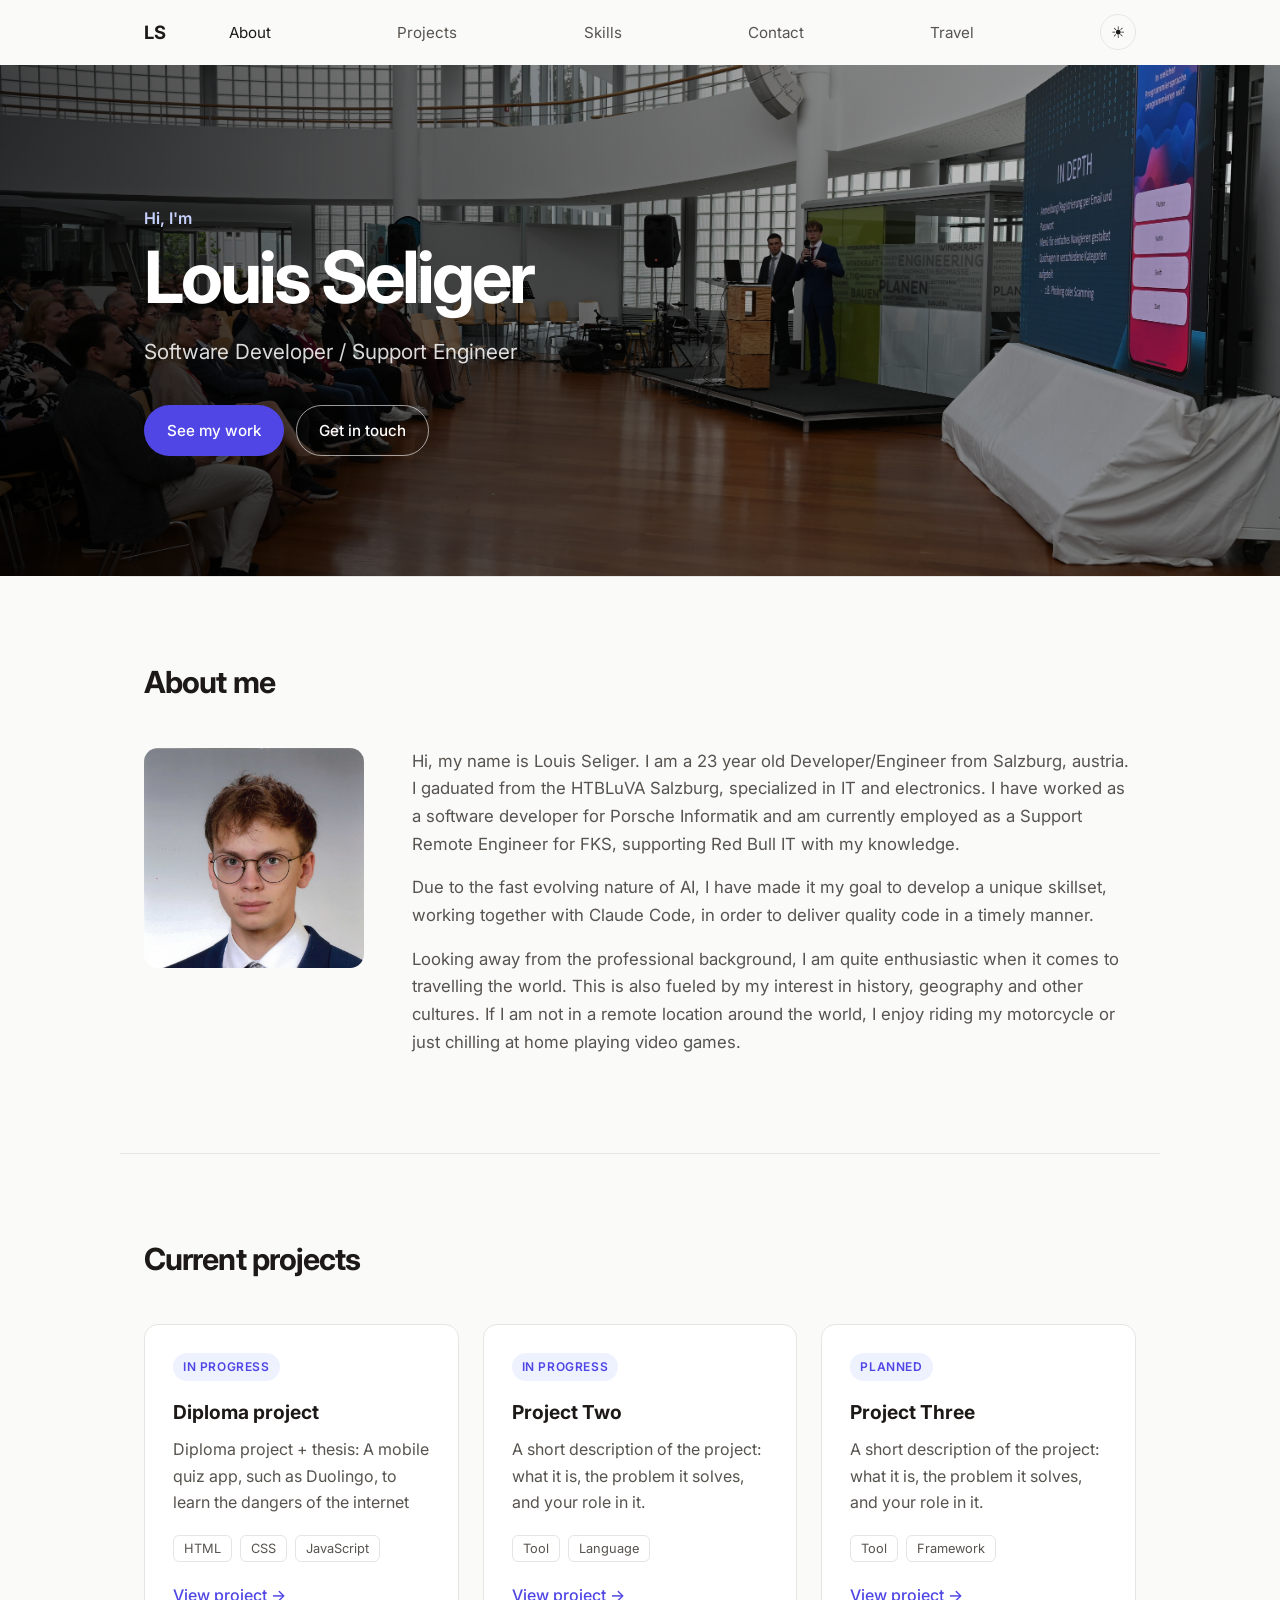
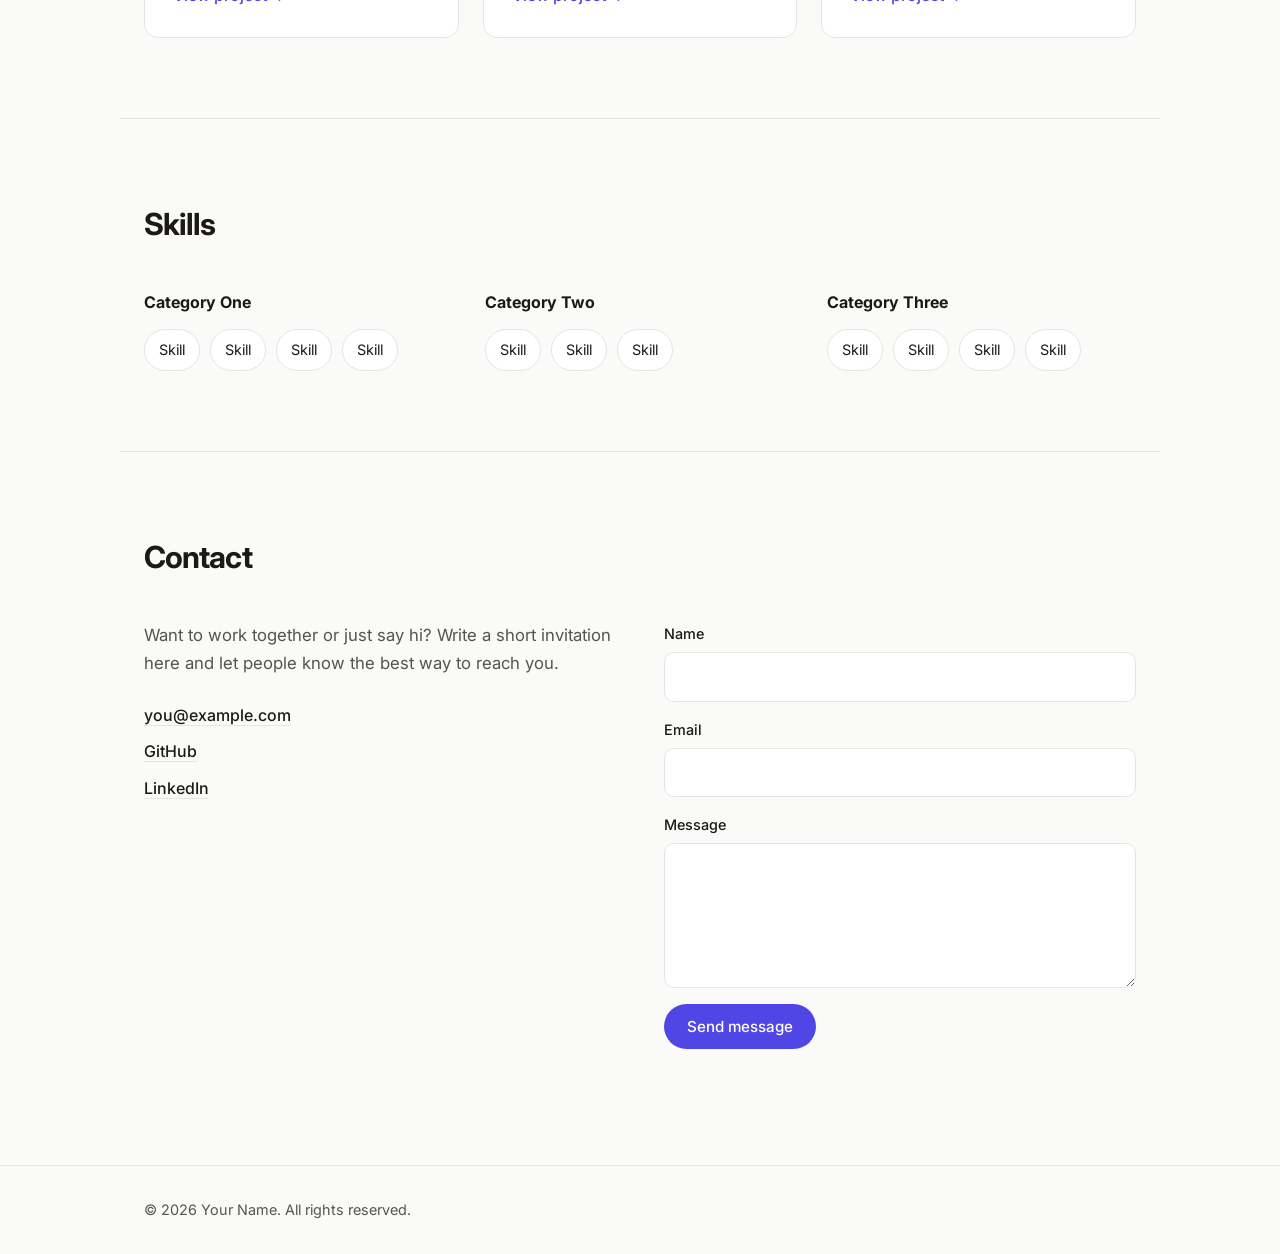
==== index.html @ e43207c2 "map update" ====
<!DOCTYPE html>
<html lang="en">
<head>
  <meta charset="UTF-8">
  <meta name="viewport" content="width=device-width, initial-scale=1.0">
  <meta name="description" content="Personal website of Louis Seliger — achieve the unachievable.">
  <title>Louis Seliger</title>
  <link rel="preconnect" href="https://fonts.googleapis.com">
  <link rel="preconnect" href="https://fonts.gstatic.com" crossorigin>
  <link href="https://fonts.googleapis.com/css2?family=Inter:wght@400;500;600;700&display=swap" rel="stylesheet">
  <link rel="stylesheet" href="styles.css">
</head>
<body>
  <header class="site-header">
    <nav class="nav container">
      <a href="#top" class="logo">LS</a>
      <button class="nav-toggle" aria-label="Toggle menu" aria-expanded="false">
        <span></span><span></span>
      </button>
      <ul class="nav-links">
        <li><a href="#about">About</a></li>
        <li><a href="#projects">Projects</a></li>
        <li><a href="#skills">Skills</a></li>
        <li><a href="#contact">Contact</a></li>
        <li><a href="travel.html">Travel</a></li>
        <li>
          <button class="theme-toggle" aria-label="Toggle dark mode">
            <span class="icon-sun">☀</span><span class="icon-moon">☾</span>
          </button>
        </li>
      </ul>
    </nav>
  </header>

  <main id="top">
    <!-- Hero -->
    <section class="hero">
      <div class="container">
        <p class="eyebrow">Hi, I'm</p>
        <h1>Louis Seliger</h1>
        <p class="tagline">Software Developer / Support Engineer</p>
        <div class="hero-actions">
          <a href="#projects" class="btn btn-primary">See my work</a>
          <a href="#contact" class="btn btn-ghost">Get in touch</a>
        </div>
      </div>
    </section>

    <!-- About -->
    <section id="about" class="section container reveal">
      <h2 class="section-title">About me</h2>
      <div class="about-grid">
        <div class="about-photo">
            <img src="images/Schulfoto.jpg" alt="Your Name">
        </div>
        <div class="about-text">
          <p>
            Hi, my name is Louis Seliger. I am a 23 year old Developer/Engineer from Salzburg,
            austria. I gaduated from the HTBLuVA Salzburg, specialized in IT and electronics. I 
            have worked as a software developer for Porsche Informatik and am currently employed 
            as a Support Remote Engineer for FKS, supporting Red Bull IT with my knowledge.
          </p>
          <p>
            Due to the fast evolving nature of AI, I have made it my goal to develop a unique 
            skillset, working together with Claude Code, in order to deliver quality code in a
            timely manner.
          </p>
          <p>
            Looking away from the professional background, I am quite enthusiastic when it 
            comes to travelling the world. This is also fueled by my interest in history,
            geography and other cultures. If I am not in a remote location around the world,
            I enjoy riding my motorcycle or just chilling at home playing video games.
          </p>
        </div>
      </div>
    </section>

    <!-- Projects -->
    <section id="projects" class="section container reveal">
      <h2 class="section-title">Current projects</h2>
      <div class="cards">
        <article class="card">
          <span class="card-tag">In progress</span>
          <h3>Diploma project</h3>
          <p>Diploma project + thesis: A mobile quiz app, such as Duolingo, to learn the dangers of the internet</p>
          <ul class="card-tech">
            <li>HTML</li><li>CSS</li><li>JavaScript</li>
          </ul>
          <a href="#" class="card-link">View project →</a>
        </article>
        <article class="card">
          <span class="card-tag">In progress</span>
          <h3>Project Two</h3>
          <p>A short description of the project: what it is, the problem it solves, and your role in it.</p>
          <ul class="card-tech">
            <li>Tool</li><li>Language</li>
          </ul>
          <a href="#" class="card-link">View project →</a>
        </article>
        <article class="card">
          <span class="card-tag">Planned</span>
          <h3>Project Three</h3>
          <p>A short description of the project: what it is, the problem it solves, and your role in it.</p>
          <ul class="card-tech">
            <li>Tool</li><li>Framework</li>
          </ul>
          <a href="#" class="card-link">View project →</a>
        </article>
      </div>
    </section>

    <!-- Skills -->
    <section id="skills" class="section container reveal">
      <h2 class="section-title">Skills</h2>
      <div class="skills-grid">
        <div class="skill-group">
          <h3>Category One</h3>
          <ul class="chips">
            <li>Skill</li><li>Skill</li><li>Skill</li><li>Skill</li>
          </ul>
        </div>
        <div class="skill-group">
          <h3>Category Two</h3>
          <ul class="chips">
            <li>Skill</li><li>Skill</li><li>Skill</li>
          </ul>
        </div>
        <div class="skill-group">
          <h3>Category Three</h3>
          <ul class="chips">
            <li>Skill</li><li>Skill</li><li>Skill</li><li>Skill</li>
          </ul>
        </div>
      </div>
    </section>

    <!-- Contact -->
    <section id="contact" class="section container reveal">
      <h2 class="section-title">Contact</h2>
      <div class="contact-grid">
        <div>
          <p class="contact-intro">
            Want to work together or just say hi? Write a short invitation here and
            let people know the best way to reach you.
          </p>
          <ul class="contact-links">
            <li><a href="mailto:you@example.com">you@example.com</a></li>
            <li><a href="https://github.com/your-username" target="_blank" rel="noopener">GitHub</a></li>
            <li><a href="https://www.linkedin.com/in/your-profile" target="_blank" rel="noopener">LinkedIn</a></li>
          </ul>
        </div>
        <form class="contact-form" id="contact-form">
          <label>
            Name
            <input type="text" name="name" required>
          </label>
          <label>
            Email
            <input type="email" name="email" required>
          </label>
          <label>
            Message
            <textarea name="message" rows="5" required></textarea>
          </label>
          <button type="submit" class="btn btn-primary">Send message</button>
          <p class="form-status" role="status" aria-live="polite"></p>
        </form>
      </div>
    </section>
  </main>

  <footer class="site-footer">
    <div class="container">
      <p>© <span id="year"></span> Your Name. All rights reserved.</p>
    </div>
  </footer>

  <script src="script.js"></script>
</body>
</html>
---- styles.css ----
/* ========== Theme tokens ========== */
:root {
  --bg: #fafaf9;
  --surface: #ffffff;
  --text: #1c1917;
  --muted: #57534e;
  --border: #e7e5e4;
  --accent: #4f46e5;
  --accent-soft: #eef2ff;
  --radius: 14px;
  --shadow: 0 1px 2px rgba(0, 0, 0, 0.04), 0 8px 24px rgba(0, 0, 0, 0.06);
  --max-width: 1040px;
}

:root[data-theme="dark"] {
  --bg: #0c0a09;
  --surface: #1c1917;
  --text: #f5f5f4;
  --muted: #a8a29e;
  --border: #292524;
  --accent: #818cf8;
  --accent-soft: #1e1b4b;
  --shadow: 0 1px 2px rgba(0, 0, 0, 0.3), 0 8px 24px rgba(0, 0, 0, 0.3);
}

/* ========== Base ========== */
*,
*::before,
*::after {
  box-sizing: border-box;
}

html {
  scroll-behavior: smooth;
  scroll-padding-top: 80px;
}

body {
  margin: 0;
  font-family: "Inter", system-ui, -apple-system, "Segoe UI", Roboto, sans-serif;
  background: var(--bg);
  color: var(--text);
  line-height: 1.65;
  -webkit-font-smoothing: antialiased;
  transition: background 0.3s, color 0.3s;
}

a {
  color: inherit;
  text-decoration: none;
}

ul {
  list-style: none;
  margin: 0;
  padding: 0;
}

.container {
  width: 100%;
  max-width: var(--max-width);
  margin: 0 auto;
  padding: 0 24px;
}

/* ========== Header / nav ========== */
.site-header {
  position: sticky;
  top: 0;
  z-index: 10;
  background: color-mix(in srgb, var(--bg) 80%, transparent);
  backdrop-filter: blur(10px);
  border-bottom: 1px solid transparent;
  transition: border-color 0.3s;
}

.site-header.scrolled {
  border-bottom-color: var(--border);
}

.nav {
  display: flex;
  align-items: center;
  justify-content: space-between;
  height: 64px;
}

.logo {
  font-weight: 700;
  font-size: 1.15rem;
  letter-spacing: -0.02em;
}

.nav-links {
  flex: 1;
  display: flex;
  align-items: center;
  justify-content: space-between;
  gap: 28px;
  margin-left: 64px;
}

.nav-links a {
  font-size: 0.95rem;
  color: var(--muted);
  transition: color 0.2s;
}

.nav-links a:hover,
.nav-links a.active,
.nav-links a[aria-current="page"] {
  color: var(--text);
}

.theme-toggle {
  background: none;
  border: 1px solid var(--border);
  color: var(--text);
  width: 36px;
  height: 36px;
  border-radius: 50%;
  cursor: pointer;
  font-size: 1rem;
}

.theme-toggle .icon-moon,
:root[data-theme="dark"] .theme-toggle .icon-sun {
  display: none;
}

:root[data-theme="dark"] .theme-toggle .icon-moon {
  display: inline;
}

.nav-toggle {
  display: none;
  background: none;
  border: none;
  width: 36px;
  height: 36px;
  cursor: pointer;
  position: relative;
}

.nav-toggle span {
  position: absolute;
  left: 8px;
  right: 8px;
  height: 2px;
  background: var(--text);
  transition: transform 0.3s;
}

.nav-toggle span:first-child { top: 13px; }
.nav-toggle span:last-child { top: 21px; }

.nav-toggle[aria-expanded="true"] span:first-child {
  transform: translateY(4px) rotate(45deg);
}

.nav-toggle[aria-expanded="true"] span:last-child {
  transform: translateY(-4px) rotate(-45deg);
}

/* ========== Hero ========== */
.hero {
  padding-top: 140px;
  padding-bottom: 120px;
  color: #fff;
  /* Dark gradient on the left keeps the text readable over the bright windows */
  background:
    linear-gradient(90deg, rgba(0, 0, 0, 0.75) 0%, rgba(0, 0, 0, 0.45) 45%, rgba(0, 0, 0, 0.1) 100%),
    url("images/RDPAPresentation.JPG") 65% 50% / cover no-repeat;
}

.eyebrow {
  color: #c7d2fe;
  font-weight: 600;
  margin: 0 0 8px;
}

.hero h1 {
  font-size: clamp(2.6rem, 7vw, 4.5rem);
  line-height: 1.05;
  letter-spacing: -0.04em;
  margin: 0 0 20px;
}

.tagline {
  font-size: clamp(1.1rem, 2.2vw, 1.3rem);
  color: rgba(255, 255, 255, 0.85);
  max-width: 600px;
  margin: 0 0 36px;
}

.hero-actions {
  display: flex;
  flex-wrap: wrap;
  gap: 12px;
}

/* Page intro (sub-pages without a banner) */
.page-intro {
  padding-top: 100px;
  padding-bottom: 72px;
}

.page-intro .eyebrow {
  color: var(--accent);
}

.page-intro h1 {
  font-size: clamp(2.2rem, 6vw, 3.6rem);
  line-height: 1.1;
  letter-spacing: -0.04em;
  margin: 0 0 20px;
}

.page-intro .tagline {
  color: var(--muted);
  margin: 0;
}

/* ========== Buttons ========== */
.btn {
  display: inline-block;
  padding: 12px 22px;
  border-radius: 999px;
  font-weight: 500;
  font-size: 0.95rem;
  border: 1px solid transparent;
  cursor: pointer;
  font-family: inherit;
  transition: transform 0.2s, background 0.2s, border-color 0.2s;
}

.btn:hover {
  transform: translateY(-2px);
}

.btn-primary {
  background: var(--accent);
  color: #fff;
}

.btn-ghost {
  border-color: var(--border);
  color: var(--text);
}

.btn-ghost:hover {
  border-color: var(--text);
}

.hero .btn-ghost {
  color: #fff;
  border-color: rgba(255, 255, 255, 0.6);
}

.hero .btn-ghost:hover {
  border-color: #fff;
  background: rgba(255, 255, 255, 0.1);
}

/* ========== Sections ========== */
.section {
  padding-top: 80px;
  padding-bottom: 80px;
  border-top: 1px solid var(--border);
}

.section-title {
  font-size: 1.9rem;
  letter-spacing: -0.03em;
  margin: 0 0 40px;
}

/* About */
.about-grid {
  display: grid;
  grid-template-columns: 220px 1fr;
  gap: 48px;
  align-items: start;
}

.about-photo {
  aspect-ratio: 1;
  border-radius: var(--radius);
  background: linear-gradient(135deg, var(--accent), #ec4899);
  display: grid;
  place-items: center;
  color: #fff;
  font-size: 3rem;
  font-weight: 700;
  overflow: hidden;
}

.about-photo img {
  width: 100%;
  height: 100%;
  object-fit: cover;
}

.about-text p {
  margin: 0 0 16px;
  color: var(--muted);
  font-size: 1.05rem;
}

/* Projects */
.cards {
  display: grid;
  grid-template-columns: repeat(auto-fill, minmax(280px, 1fr));
  gap: 24px;
}

.card {
  background: var(--surface);
  border: 1px solid var(--border);
  border-radius: var(--radius);
  padding: 28px;
  display: flex;
  flex-direction: column;
  transition: transform 0.25s, box-shadow 0.25s;
}

.card:hover {
  transform: translateY(-4px);
  box-shadow: var(--shadow);
}

.card-tag {
  align-self: flex-start;
  font-size: 0.75rem;
  font-weight: 600;
  text-transform: uppercase;
  letter-spacing: 0.05em;
  color: var(--accent);
  background: var(--accent-soft);
  padding: 4px 10px;
  border-radius: 999px;
  margin-bottom: 16px;
}

.card h3 {
  margin: 0 0 8px;
  font-size: 1.2rem;
}

.card p {
  margin: 0 0 20px;
  color: var(--muted);
  flex-grow: 1;
}

.card-tech {
  display: flex;
  flex-wrap: wrap;
  gap: 8px;
  margin-bottom: 20px;
}

.card-tech li {
  font-size: 0.8rem;
  color: var(--muted);
  border: 1px solid var(--border);
  padding: 2px 10px;
  border-radius: 6px;
}

.card-link {
  font-weight: 500;
  color: var(--accent);
}

/* Travel: holiday list */
.holidays {
  display: flex;
  flex-direction: column;
  gap: 12px;
}

.holiday {
  background: var(--surface);
  border: 1px solid var(--border);
  border-radius: var(--radius);
  transition: box-shadow 0.25s;
}

.holiday[open] {
  box-shadow: var(--shadow);
}

.holiday summary {
  display: flex;
  align-items: center;
  gap: 16px;
  padding: 18px 24px;
  cursor: pointer;
  list-style: none;
}

.holiday summary::-webkit-details-marker {
  display: none;
}

.holiday summary:hover .holiday-country {
  color: var(--accent);
}

.flag {
  width: 36px;
  height: 27px;
  object-fit: cover;
  border-radius: 4px;
  box-shadow: 0 0 0 1px var(--border);
  flex-shrink: 0;
}

.holiday-country {
  font-size: 1.15rem;
  font-weight: 600;
  transition: color 0.2s;
}

.holiday-meta {
  color: var(--muted);
  font-size: 0.9rem;
  margin-left: auto;
}

.chevron {
  width: 10px;
  height: 10px;
  border-right: 2px solid var(--muted);
  border-bottom: 2px solid var(--muted);
  transform: rotate(45deg);
  transition: transform 0.25s;
  margin: 0 4px 4px 4px;
}

.holiday[open] .chevron {
  transform: rotate(-135deg);
  margin-bottom: -4px;
}

/* Expanded holiday: list on the left, map on the right */
.holiday-body {
  padding: 4px 24px 28px;
  display: grid;
  grid-template-columns: minmax(0, 2fr) minmax(0, 3fr);
  grid-template-areas: "list map";
  gap: 32px;
  align-items: start;
}

.holiday-body .locations,
.holiday-empty {
  grid-area: list;
}

.holiday-empty {
  margin: 0;
  color: var(--muted);
}

/* The map stays in view while you scroll down a long list */
.route-map {
  grid-area: map;
  position: sticky;
  top: 88px;
  z-index: 1; /* below the sticky header, above the list on phones */
  border-radius: 10px;
  overflow: hidden;
}

.route-map span {
  display: grid;
  place-items: center;
  aspect-ratio: 4 / 3;
  color: var(--muted);
  font-size: 0.95rem;
  background: var(--accent-soft);
  border: 1px dashed var(--border);
  border-radius: 10px;
}

.route-map-canvas {
  height: min(70vh, 520px);
  background: #000;
}

/* Phones: map above the list, held just under the top bar */
@media (max-width: 760px) {
  .holiday-body {
    grid-template-columns: minmax(0, 1fr);
    grid-template-areas: "map" "list";
    gap: 24px;
    padding: 4px 16px 24px;
  }

  .route-map {
    top: 72px;
  }

  .route-map-canvas {
    height: 280px;
  }
}

/* Locations: dots joined by a line, like stops on a route */
.locations li {
  position: relative;
  padding: 0 0 24px 32px;
}

.locations li::before {
  content: "";
  position: absolute;
  left: 4px;
  top: 7px;
  width: 12px;
  height: 12px;
  border-radius: 50%;
  background: var(--accent);
  box-shadow: 0 0 0 4px var(--accent-soft);
  transition: transform 0.2s;
}

/* The bullet that matches the highlighted marker on the map */
.locations li.is-active::before {
  transform: scale(1.4);
}

.locations li.is-active h3 {
  color: var(--accent);
}

.locations li:focus {
  outline: none;
}

.locations li:focus-visible {
  outline: 2px solid var(--accent);
  outline-offset: 4px;
  border-radius: 6px;
}

@media (hover: none) {
  .locations li {
    cursor: pointer;
  }
}

.locations li:not(:last-child)::after {
  content: "";
  position: absolute;
  left: 9px;
  top: 24px;
  bottom: 2px;
  width: 2px;
  background: var(--border);
}

.locations li:last-child {
  padding-bottom: 0;
}

.locations h3 {
  margin: 0 0 4px;
  font-size: 1.05rem;
  transition: color 0.2s;
}

.locations p {
  margin: 0;
  color: var(--muted);
}

.location-photos {
  display: flex;
  flex-wrap: wrap;
  gap: 10px;
  margin-top: 12px;
}

.location-photos img {
  width: 140px;
  height: 100px;
  object-fit: cover;
  border-radius: 8px;
  cursor: zoom-in;
  transition: transform 0.2s, opacity 0.2s;
}

.location-photos img:hover {
  transform: scale(1.03);
  opacity: 0.9;
}

/* Enlarged photo view */
.lightbox {
  border: 0;
  padding: 0;
  background: transparent;
  max-width: min(92vw, 1200px);
  max-height: 92vh;
  overflow: visible;
}

.lightbox::backdrop {
  background: rgba(0, 0, 0, 0.85);
}

.lightbox img {
  display: block;
  max-width: 100%;
  max-height: 82vh;
  border-radius: 8px;
  margin: 0 auto;
}

.lightbox-caption {
  color: #fff;
  text-align: center;
  margin: 12px 0 0;
  font-size: 0.95rem;
}

.lightbox-close {
  position: absolute;
  top: -44px;
  right: 0;
  background: none;
  border: 0;
  color: #fff;
  font-size: 2rem;
  line-height: 1;
  cursor: pointer;
}

/* Skills */
.skills-grid {
  display: grid;
  grid-template-columns: repeat(auto-fit, minmax(240px, 1fr));
  gap: 32px;
}

.skill-group h3 {
  font-size: 1rem;
  margin: 0 0 14px;
}

.chips {
  display: flex;
  flex-wrap: wrap;
  gap: 10px;
}

.chips li {
  background: var(--surface);
  border: 1px solid var(--border);
  padding: 8px 14px;
  border-radius: 999px;
  font-size: 0.9rem;
}

/* Contact */
.contact-grid {
  display: grid;
  grid-template-columns: 1fr 1fr;
  gap: 48px;
}

.contact-intro {
  color: var(--muted);
  font-size: 1.05rem;
  margin: 0 0 24px;
}

.contact-links li {
  margin-bottom: 10px;
}

.contact-links a {
  font-weight: 500;
  border-bottom: 1px solid var(--border);
  transition: border-color 0.2s, color 0.2s;
}

.contact-links a:hover {
  color: var(--accent);
  border-color: var(--accent);
}

.contact-form {
  display: flex;
  flex-direction: column;
  gap: 16px;
}

.contact-form label {
  display: flex;
  flex-direction: column;
  gap: 6px;
  font-size: 0.9rem;
  font-weight: 500;
}

.contact-form input,
.contact-form textarea {
  font: inherit;
  color: var(--text);
  background: var(--surface);
  border: 1px solid var(--border);
  border-radius: 10px;
  padding: 12px 14px;
  resize: vertical;
  transition: border-color 0.2s, box-shadow 0.2s;
}

.contact-form input:focus,
.contact-form textarea:focus {
  outline: none;
  border-color: var(--accent);
  box-shadow: 0 0 0 3px var(--accent-soft);
}

.contact-form .btn {
  align-self: flex-start;
}

.form-status {
  margin: 0;
  font-size: 0.9rem;
  color: var(--accent);
  min-height: 1.4em;
}

/* ========== Footer ========== */
.site-footer {
  border-top: 1px solid var(--border);
  padding: 32px 0;
  color: var(--muted);
  font-size: 0.9rem;
}

.site-footer p {
  margin: 0;
}

/* ========== Scroll reveal ========== */
.reveal {
  opacity: 0;
  transform: translateY(24px);
  transition: opacity 0.7s ease, transform 0.7s ease;
}

.reveal.visible {
  opacity: 1;
  transform: none;
}

@media (prefers-reduced-motion: reduce) {
  html { scroll-behavior: auto; }
  .reveal { opacity: 1; transform: none; transition: none; }
}

/* ========== Responsive ========== */
@media (max-width: 760px) {
  .container {
    padding: 0 16px;
  }

  .nav-toggle {
    display: block;
  }

  .nav-links {
    position: absolute;
    top: 64px;
    left: 0;
    right: 0;
    flex-direction: column;
    align-items: flex-start;
    gap: 0;
    margin-left: 0;
    padding: 8px 16px 20px;
    background: var(--bg);
    border-bottom: 1px solid var(--border);
    display: none;
  }

  .nav-links.open {
    display: flex;
  }

  .nav-links li {
    width: 100%;
    padding: 10px 0;
  }

  .hero {
    padding-top: 96px;
    padding-bottom: 80px;
    background:
      linear-gradient(rgba(0, 0, 0, 0.55), rgba(0, 0, 0, 0.55)),
      url("images/RDPAPresentation.JPG") 65% 50% / cover no-repeat;
  }

  .section {
    padding-top: 56px;
    padding-bottom: 56px;
  }

  .about-grid,
  .contact-grid {
    grid-template-columns: 1fr;
    gap: 32px;
  }

  .about-photo {
    width: 160px;
  }
}
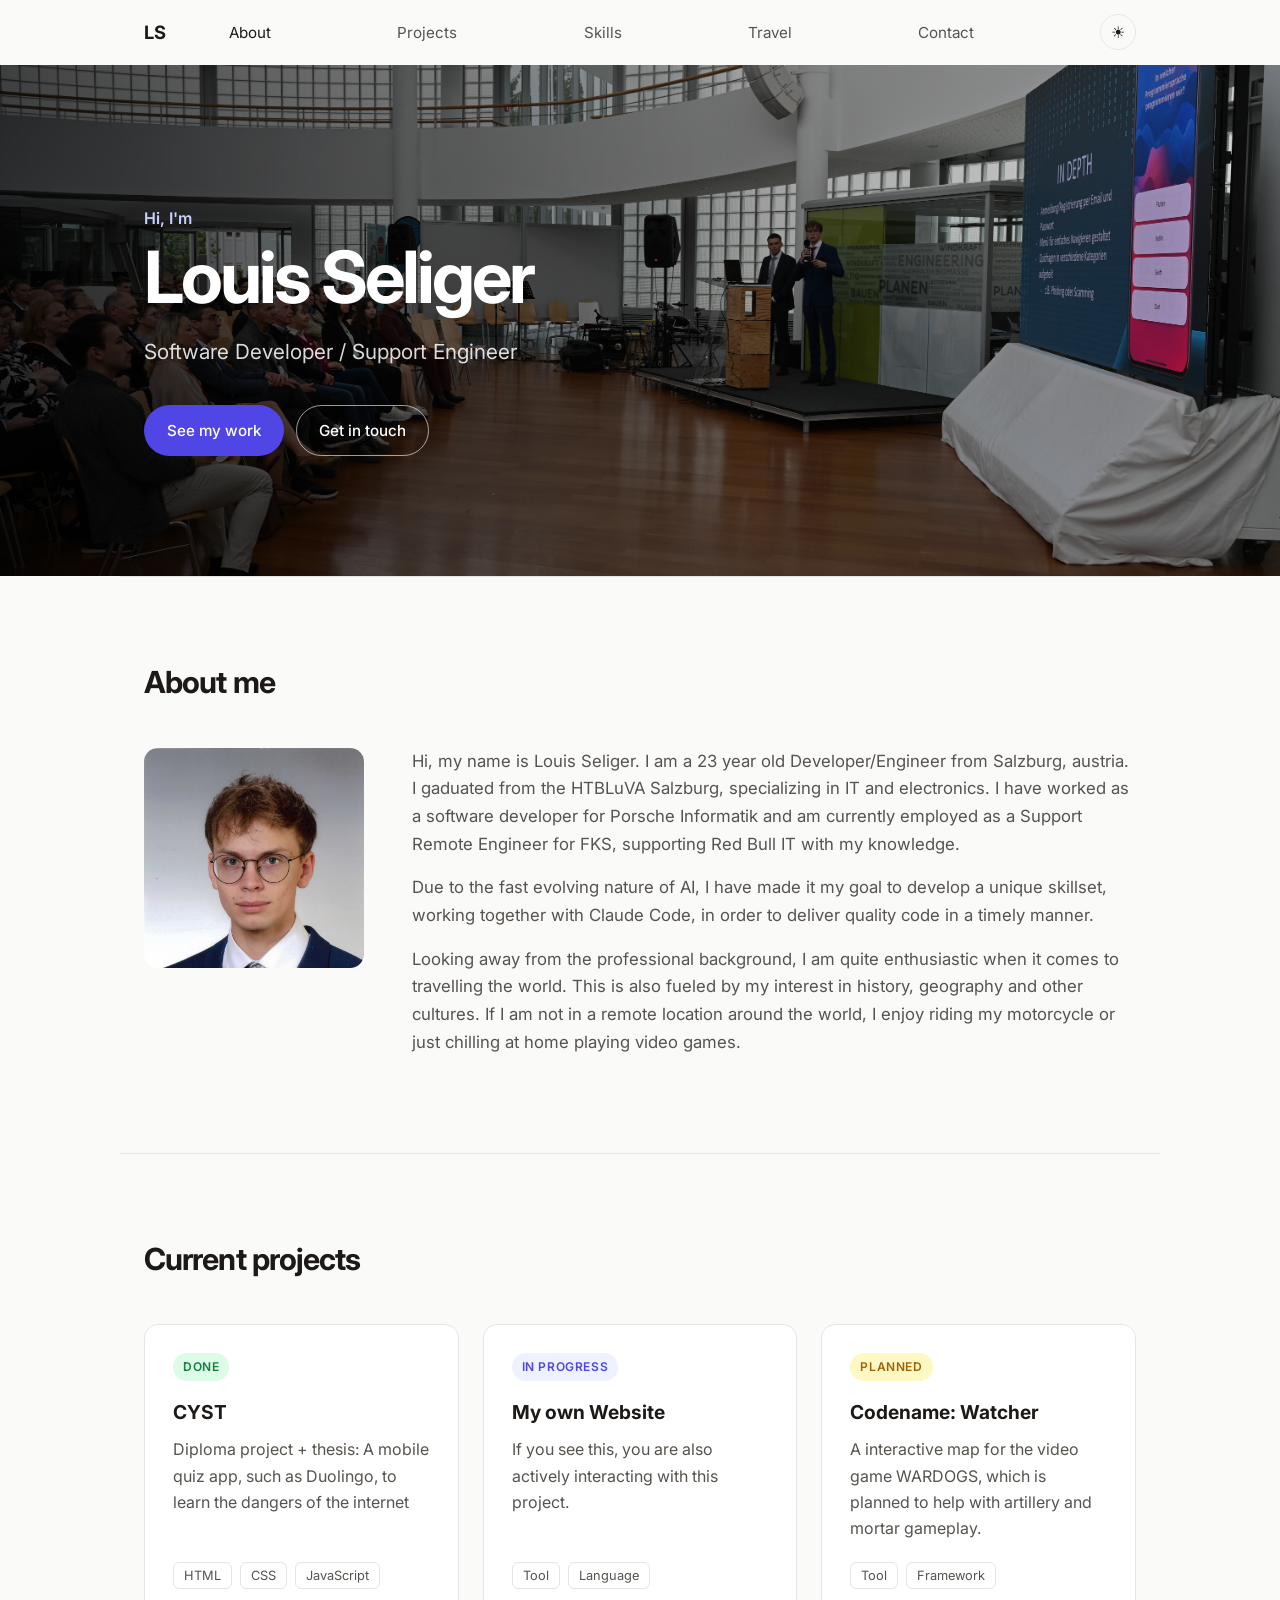
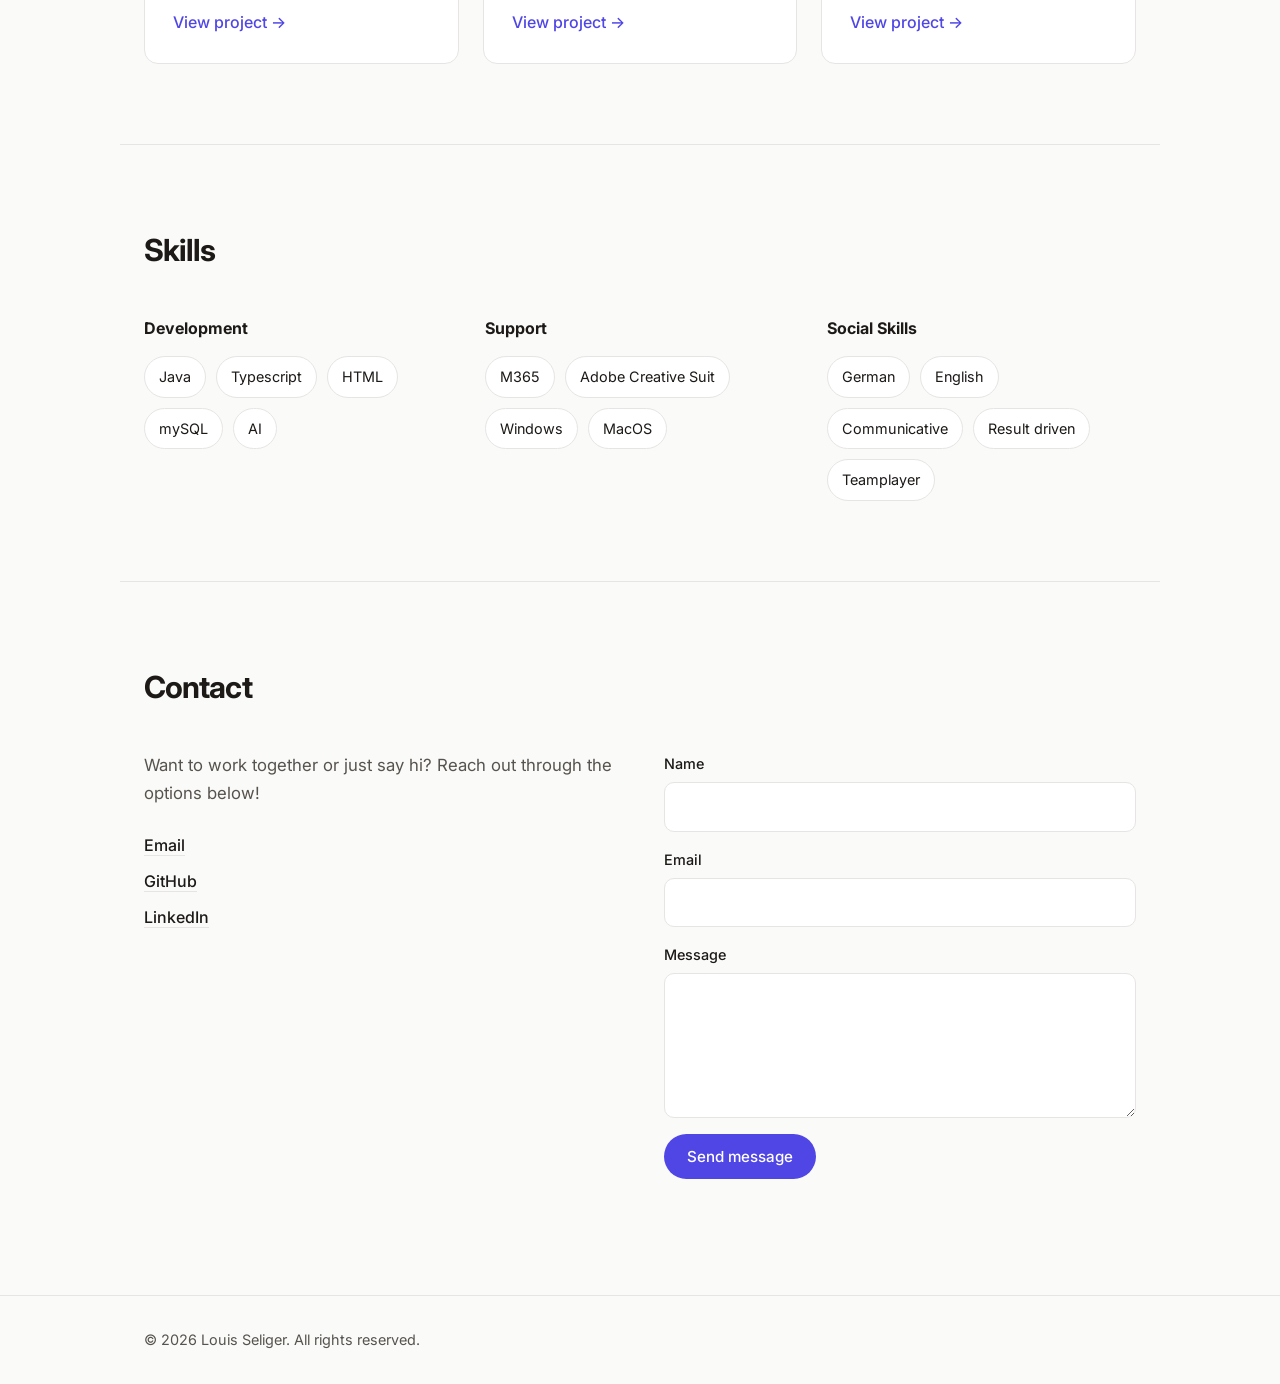
==== commit a683096c: "Finishing touches for first release of the website" ====
--- a/index.html
+++ b/index.html
@@ -21,8 +21,8 @@
         <li><a href="#about">About</a></li>
         <li><a href="#projects">Projects</a></li>
         <li><a href="#skills">Skills</a></li>
+        <li><a href="travel.html">Travel</a></li>
         <li><a href="#contact">Contact</a></li>
-        <li><a href="travel.html">Travel</a></li>
         <li>
           <button class="theme-toggle" aria-label="Toggle dark mode">
             <span class="icon-sun">☀</span><span class="icon-moon">☾</span>
@@ -56,7 +56,7 @@
         <div class="about-text">
           <p>
             Hi, my name is Louis Seliger. I am a 23 year old Developer/Engineer from Salzburg,
-            austria. I gaduated from the HTBLuVA Salzburg, specialized in IT and electronics. I 
+            austria. I gaduated from the HTBLuVA Salzburg, specializing in IT and electronics. I 
             have worked as a software developer for Porsche Informatik and am currently employed 
             as a Support Remote Engineer for FKS, supporting Red Bull IT with my knowledge.
           </p>
@@ -80,8 +80,8 @@
       <h2 class="section-title">Current projects</h2>
       <div class="cards">
         <article class="card">
-          <span class="card-tag">In progress</span>
-          <h3>Diploma project</h3>
+          <span class="card-tag done">Done</span>
+          <h3>CYST</h3>
           <p>Diploma project + thesis: A mobile quiz app, such as Duolingo, to learn the dangers of the internet</p>
           <ul class="card-tech">
             <li>HTML</li><li>CSS</li><li>JavaScript</li>
@@ -89,18 +89,18 @@
           <a href="#" class="card-link">View project →</a>
         </article>
         <article class="card">
-          <span class="card-tag">In progress</span>
-          <h3>Project Two</h3>
-          <p>A short description of the project: what it is, the problem it solves, and your role in it.</p>
+          <span class="card-tag in-progress">In progress</span>
+          <h3>My own Website</h3>
+          <p>If you see this, you are also actively interacting with this project.</p>
           <ul class="card-tech">
             <li>Tool</li><li>Language</li>
           </ul>
           <a href="#" class="card-link">View project →</a>
         </article>
         <article class="card">
-          <span class="card-tag">Planned</span>
-          <h3>Project Three</h3>
-          <p>A short description of the project: what it is, the problem it solves, and your role in it.</p>
+          <span class="card-tag planned">Planned</span>
+          <h3>Codename: Watcher</h3>
+          <p>A interactive map for the video game WARDOGS, which is planned to help with artillery and mortar gameplay.</p>
           <ul class="card-tech">
             <li>Tool</li><li>Framework</li>
           </ul>
@@ -114,21 +114,21 @@
       <h2 class="section-title">Skills</h2>
       <div class="skills-grid">
         <div class="skill-group">
-          <h3>Category One</h3>
+          <h3>Development</h3>
           <ul class="chips">
-            <li>Skill</li><li>Skill</li><li>Skill</li><li>Skill</li>
+            <li>Java</li><li>Typescript</li><li>HTML</li><li>mySQL</li><li>AI</li>
           </ul>
         </div>
         <div class="skill-group">
-          <h3>Category Two</h3>
+          <h3>Support</h3>
           <ul class="chips">
-            <li>Skill</li><li>Skill</li><li>Skill</li>
+            <li>M365</li><li>Adobe Creative Suit</li><li>Windows</li><li>MacOS</li>
           </ul>
         </div>
         <div class="skill-group">
-          <h3>Category Three</h3>
+          <h3>Social Skills</h3>
           <ul class="chips">
-            <li>Skill</li><li>Skill</li><li>Skill</li><li>Skill</li>
+            <li>German</li><li>English</li><li>Communicative</li><li>Result driven</li><li>Teamplayer</li>
           </ul>
         </div>
       </div>
@@ -140,13 +140,12 @@
       <div class="contact-grid">
         <div>
           <p class="contact-intro">
-            Want to work together or just say hi? Write a short invitation here and
-            let people know the best way to reach you.
+            Want to work together or just say hi? Reach out through the options below!
           </p>
           <ul class="contact-links">
-            <li><a href="mailto:you@example.com">you@example.com</a></li>
-            <li><a href="https://github.com/your-username" target="_blank" rel="noopener">GitHub</a></li>
-            <li><a href="https://www.linkedin.com/in/your-profile" target="_blank" rel="noopener">LinkedIn</a></li>
+            <li><a href="mailto:louisseliger14@gmail.com">Email</a></li>
+            <li><a href="https://github.com/LouisSel" target="_blank" rel="noopener">GitHub</a></li>
+            <li><a href="https://www.linkedin.com/in/louis-seliger-9a649925a/" target="_blank" rel="noopener">LinkedIn</a></li>
           </ul>
         </div>
         <form class="contact-form" id="contact-form">
@@ -171,7 +170,7 @@
 
   <footer class="site-footer">
     <div class="container">
-      <p>© <span id="year"></span> Your Name. All rights reserved.</p>
+      <p>© <span id="year"></span> Louis Seliger. All rights reserved.</p>
     </div>
   </footer>
 
--- a/styles.css
+++ b/styles.css
@@ -7,6 +7,10 @@
   --border: #e7e5e4;
   --accent: #4f46e5;
   --accent-soft: #eef2ff;
+  --done: #15803d;
+  --done-soft: #dcfce7;
+  --planned: #a16207;
+  --planned-soft: #fef9c3;
   --radius: 14px;
   --shadow: 0 1px 2px rgba(0, 0, 0, 0.04), 0 8px 24px rgba(0, 0, 0, 0.06);
   --max-width: 1040px;
@@ -20,6 +24,10 @@
   --border: #292524;
   --accent: #818cf8;
   --accent-soft: #1e1b4b;
+  --done: #4ade80;
+  --done-soft: #052e16;
+  --planned: #facc15;
+  --planned-soft: #422006;
   --shadow: 0 1px 2px rgba(0, 0, 0, 0.3), 0 8px 24px rgba(0, 0, 0, 0.3);
 }
 
@@ -219,6 +227,47 @@
 .page-intro .tagline {
   color: var(--muted);
   margin: 0;
+}
+
+/* Travel page: the Tambopata photo fills the window behind everything and
+   stays put while scrolling; the content sits in see-through boxes so the
+   photo shows clearly at the sides and faintly behind the text */
+.travel-page::before {
+  content: "";
+  position: fixed;
+  inset: 0;
+  z-index: -1;
+  background: url("images/tambopata.jpg") center 60% / cover no-repeat;
+}
+
+.travel-page .panel {
+  width: calc(100% - 32px);
+  margin: 32px auto;
+  padding: 48px 40px;
+  border: 1px solid color-mix(in srgb, var(--border) 60%, transparent);
+  border-radius: 20px;
+  background: color-mix(in srgb, var(--bg) 72%, transparent);
+  backdrop-filter: blur(6px);
+  -webkit-backdrop-filter: blur(6px);
+}
+
+.travel-page .holiday,
+.travel-page .chips li {
+  background: color-mix(in srgb, var(--surface) 70%, transparent);
+}
+
+.travel-page .site-footer {
+  background: color-mix(in srgb, var(--bg) 80%, transparent);
+  backdrop-filter: blur(6px);
+  -webkit-backdrop-filter: blur(6px);
+}
+
+@media (max-width: 760px) {
+  .travel-page .panel {
+    width: calc(100% - 16px);
+    margin: 16px auto;
+    padding: 32px 20px;
+  }
 }
 
 /* ========== Buttons ========== */
@@ -342,6 +391,17 @@
   margin-bottom: 16px;
 }
 
+/* Project status: "In progress" uses the default blue above */
+.card-tag.done {
+  color: var(--done);
+  background: var(--done-soft);
+}
+
+.card-tag.planned {
+  color: var(--planned);
+  background: var(--planned-soft);
+}
+
 .card h3 {
   margin: 0 0 8px;
   font-size: 1.2rem;
@@ -373,7 +433,20 @@
   color: var(--accent);
 }
 
-/* Travel: holiday list */
+/* Travel: holiday list, grouped by year */
+.holiday-years {
+  display: flex;
+  flex-direction: column;
+  gap: 40px;
+}
+
+.holiday-year-title {
+  margin: 0 0 14px;
+  font-size: 1.3rem;
+  letter-spacing: -0.02em;
+  color: var(--muted);
+}
+
 .holidays {
   display: flex;
   flex-direction: column;
@@ -417,16 +490,29 @@
   flex-shrink: 0;
 }
 
+/* Two flags in one, split diagonally: the second covers the bottom-right half */
+.flag-multi {
+  position: relative;
+  display: inline-block;
+  overflow: hidden;
+}
+
+.flag-multi img {
+  position: absolute;
+  inset: 0;
+  width: 100%;
+  height: 100%;
+  object-fit: cover;
+}
+
+.flag-multi img + img {
+  clip-path: polygon(100% 0, 100% 100%, 0 100%);
+}
+
 .holiday-country {
   font-size: 1.15rem;
   font-weight: 600;
   transition: color 0.2s;
-}
-
-.holiday-meta {
-  color: var(--muted);
-  font-size: 0.9rem;
-  margin-left: auto;
 }
 
 .chevron {
@@ -436,7 +522,7 @@
   border-bottom: 2px solid var(--muted);
   transform: rotate(45deg);
   transition: transform 0.25s;
-  margin: 0 4px 4px 4px;
+  margin: 0 4px 4px auto;
 }
 
 .holiday[open] .chevron {
@@ -532,7 +618,7 @@
   transform: scale(1.4);
 }
 
-.locations li.is-active h3 {
+.locations li.is-active h4 {
   color: var(--accent);
 }
 
@@ -566,7 +652,7 @@
   padding-bottom: 0;
 }
 
-.locations h3 {
+.locations h4 {
   margin: 0 0 4px;
   font-size: 1.05rem;
   transition: color 0.2s;
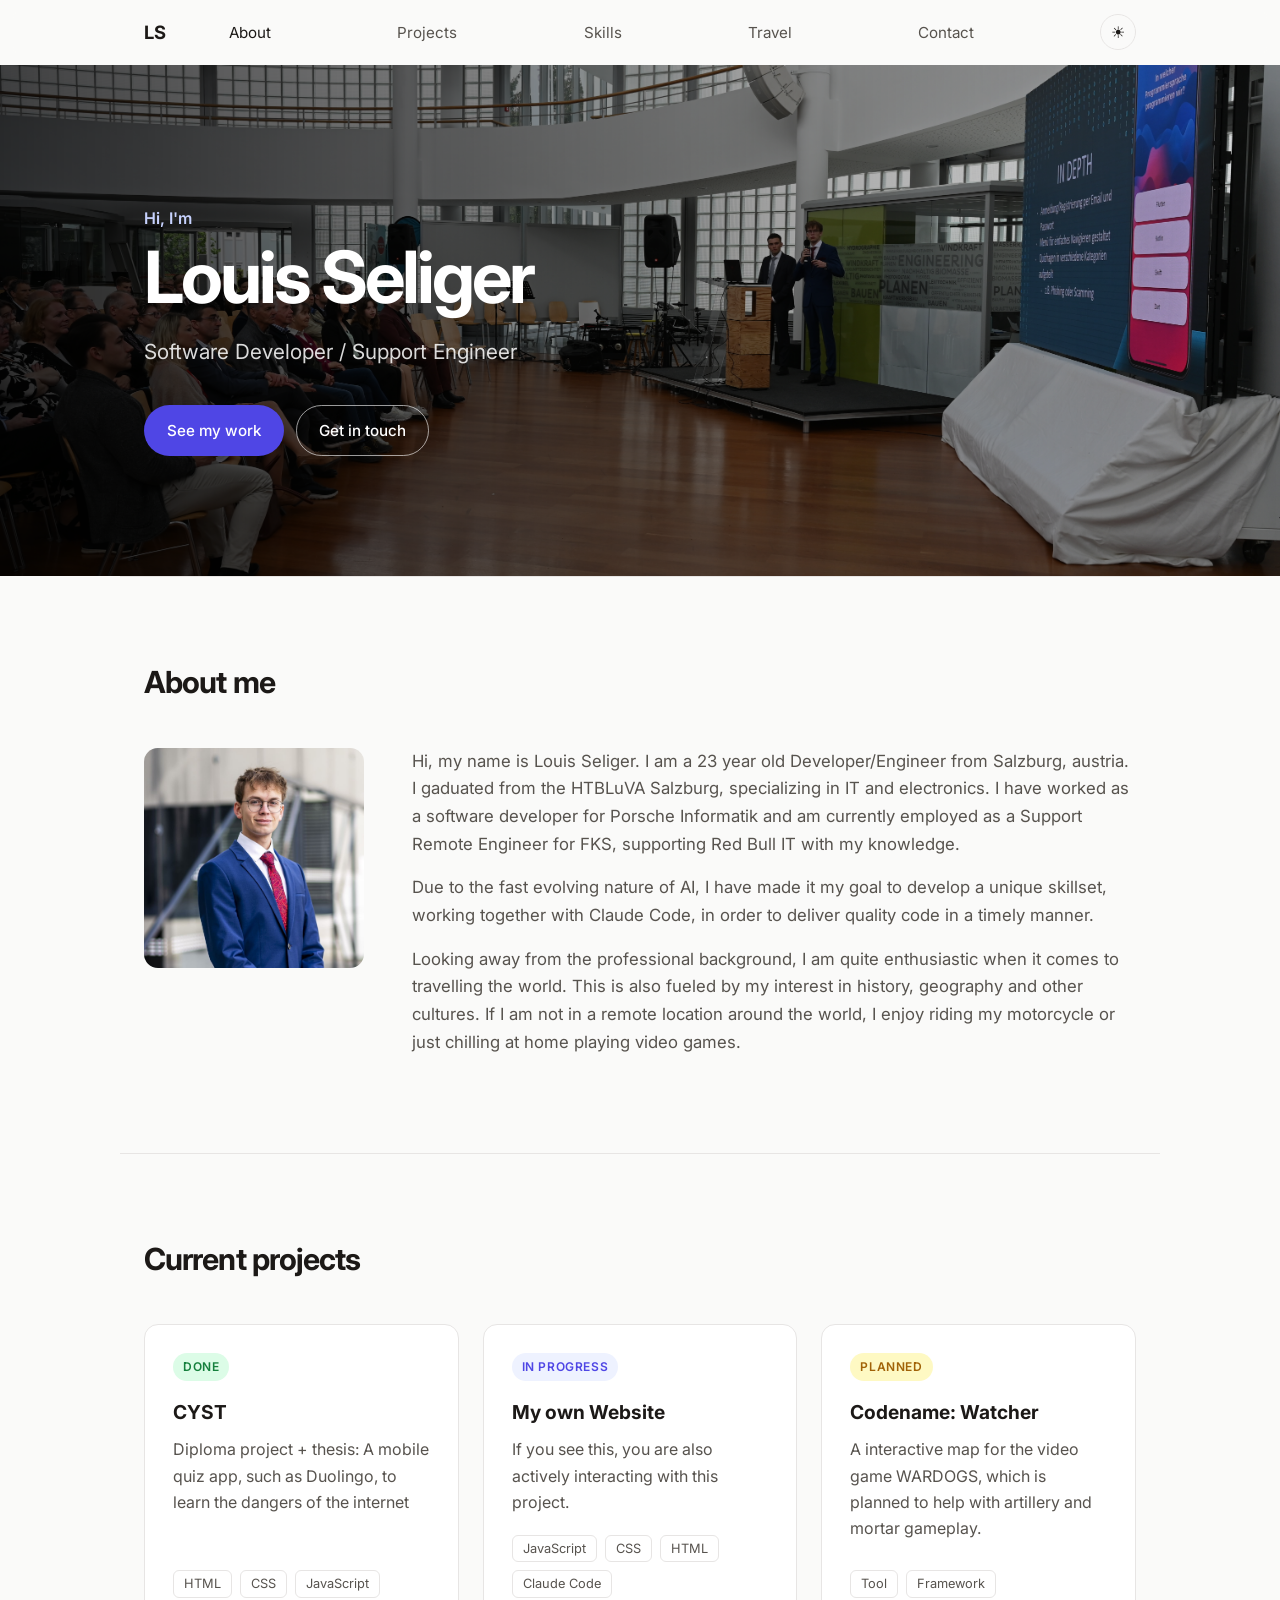
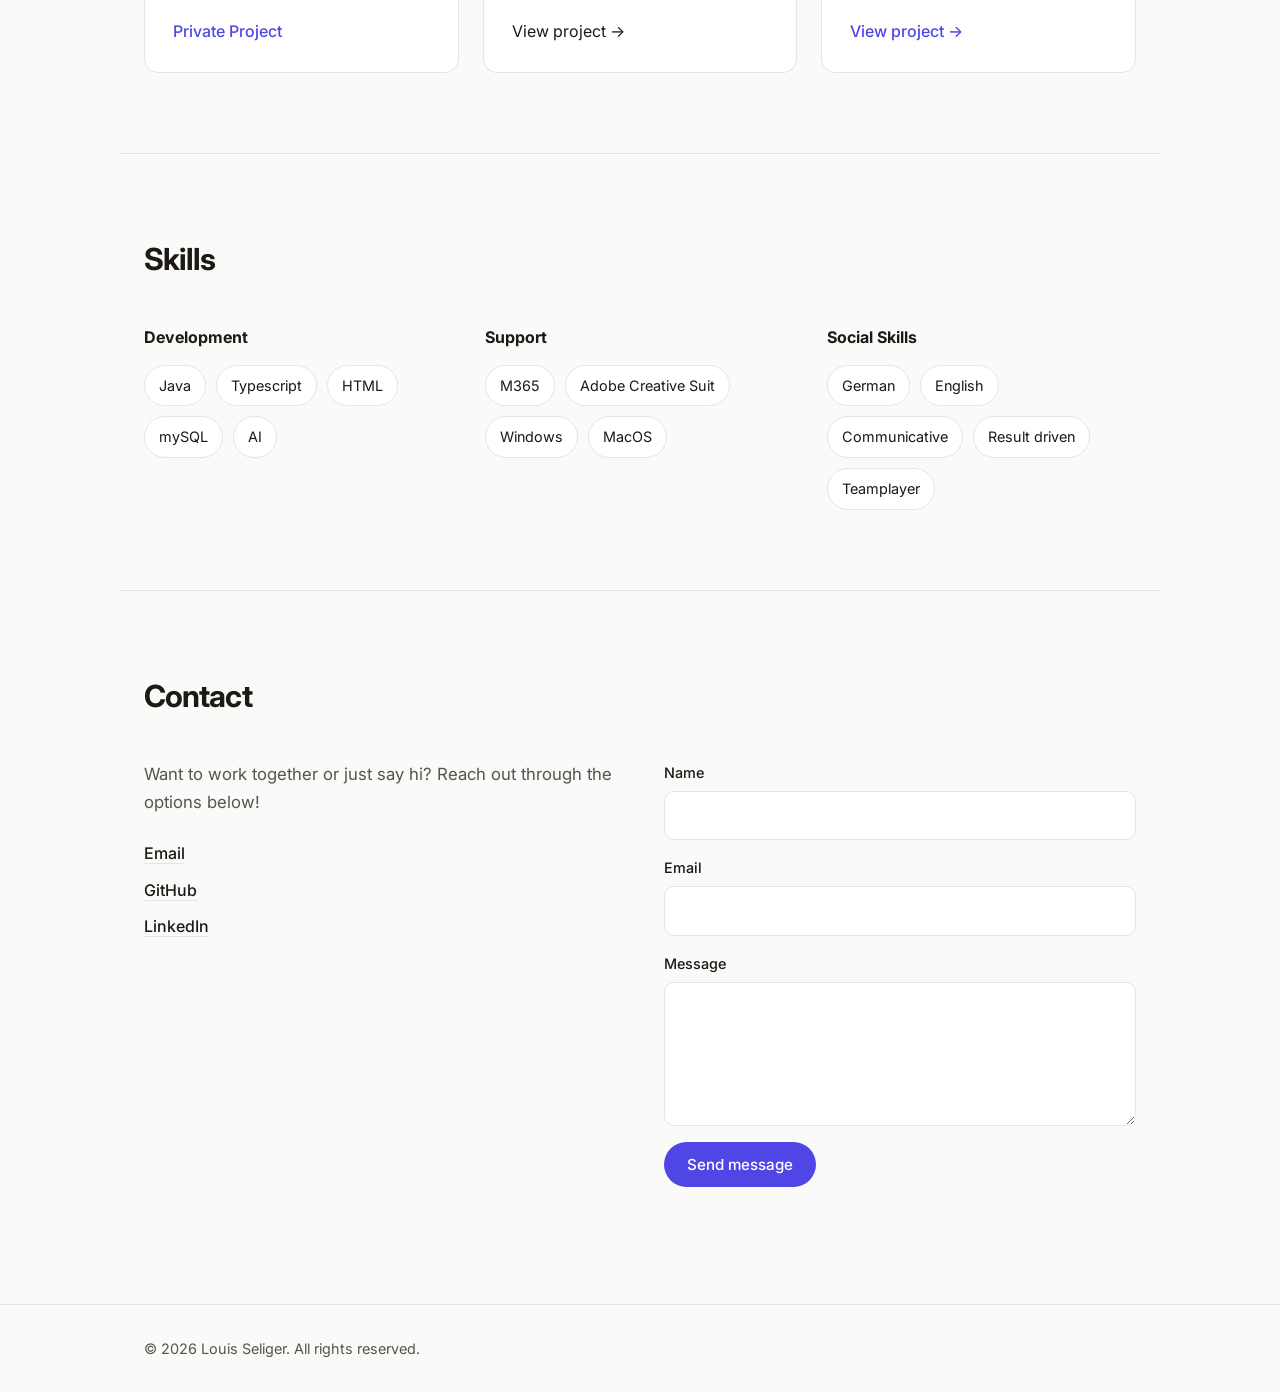
==== commit 24e2a592: "updated the picture" ====
--- a/index.html
+++ b/index.html
@@ -51,7 +51,7 @@
       <h2 class="section-title">About me</h2>
       <div class="about-grid">
         <div class="about-photo">
-            <img src="images/Schulfoto.jpg" alt="Your Name">
+            <img src="images/SuitPicture.jpg" alt="Your Name">
         </div>
         <div class="about-text">
           <p>
@@ -86,16 +86,16 @@
           <ul class="card-tech">
             <li>HTML</li><li>CSS</li><li>JavaScript</li>
           </ul>
-          <a href="#" class="card-link">View project →</a>
+          <a href="#" class="card-link">Private Project</a>
         </article>
         <article class="card">
           <span class="card-tag in-progress">In progress</span>
           <h3>My own Website</h3>
           <p>If you see this, you are also actively interacting with this project.</p>
           <ul class="card-tech">
-            <li>Tool</li><li>Language</li>
+            <li>JavaScript</li><li>CSS</li><li>HTML</li><li>Claude Code</li>
           </ul>
-          <a href="#" class="card-link">View project →</a>
+          <a href="https://github.com/LouisSel/mywebsite" target="_blank" rel="noopener">View project →</a>
         </article>
         <article class="card">
           <span class="card-tag planned">Planned</span>
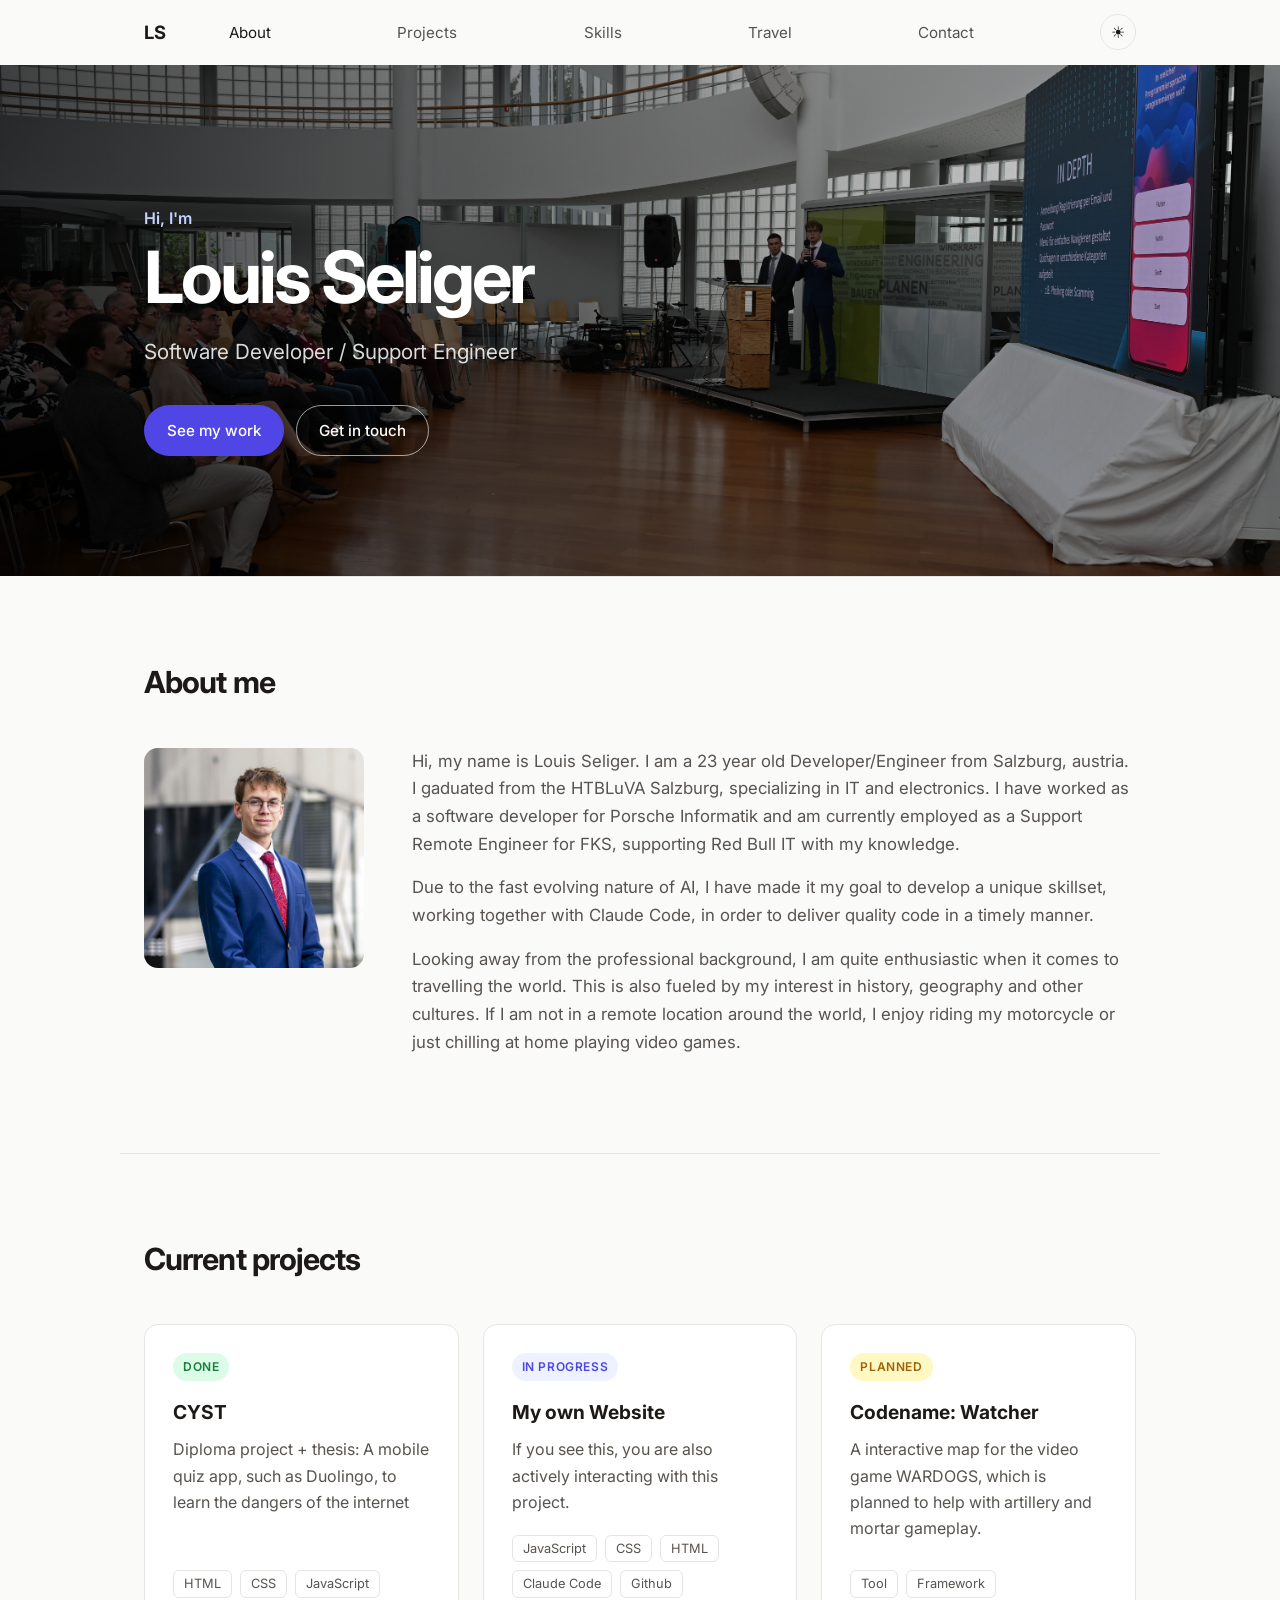
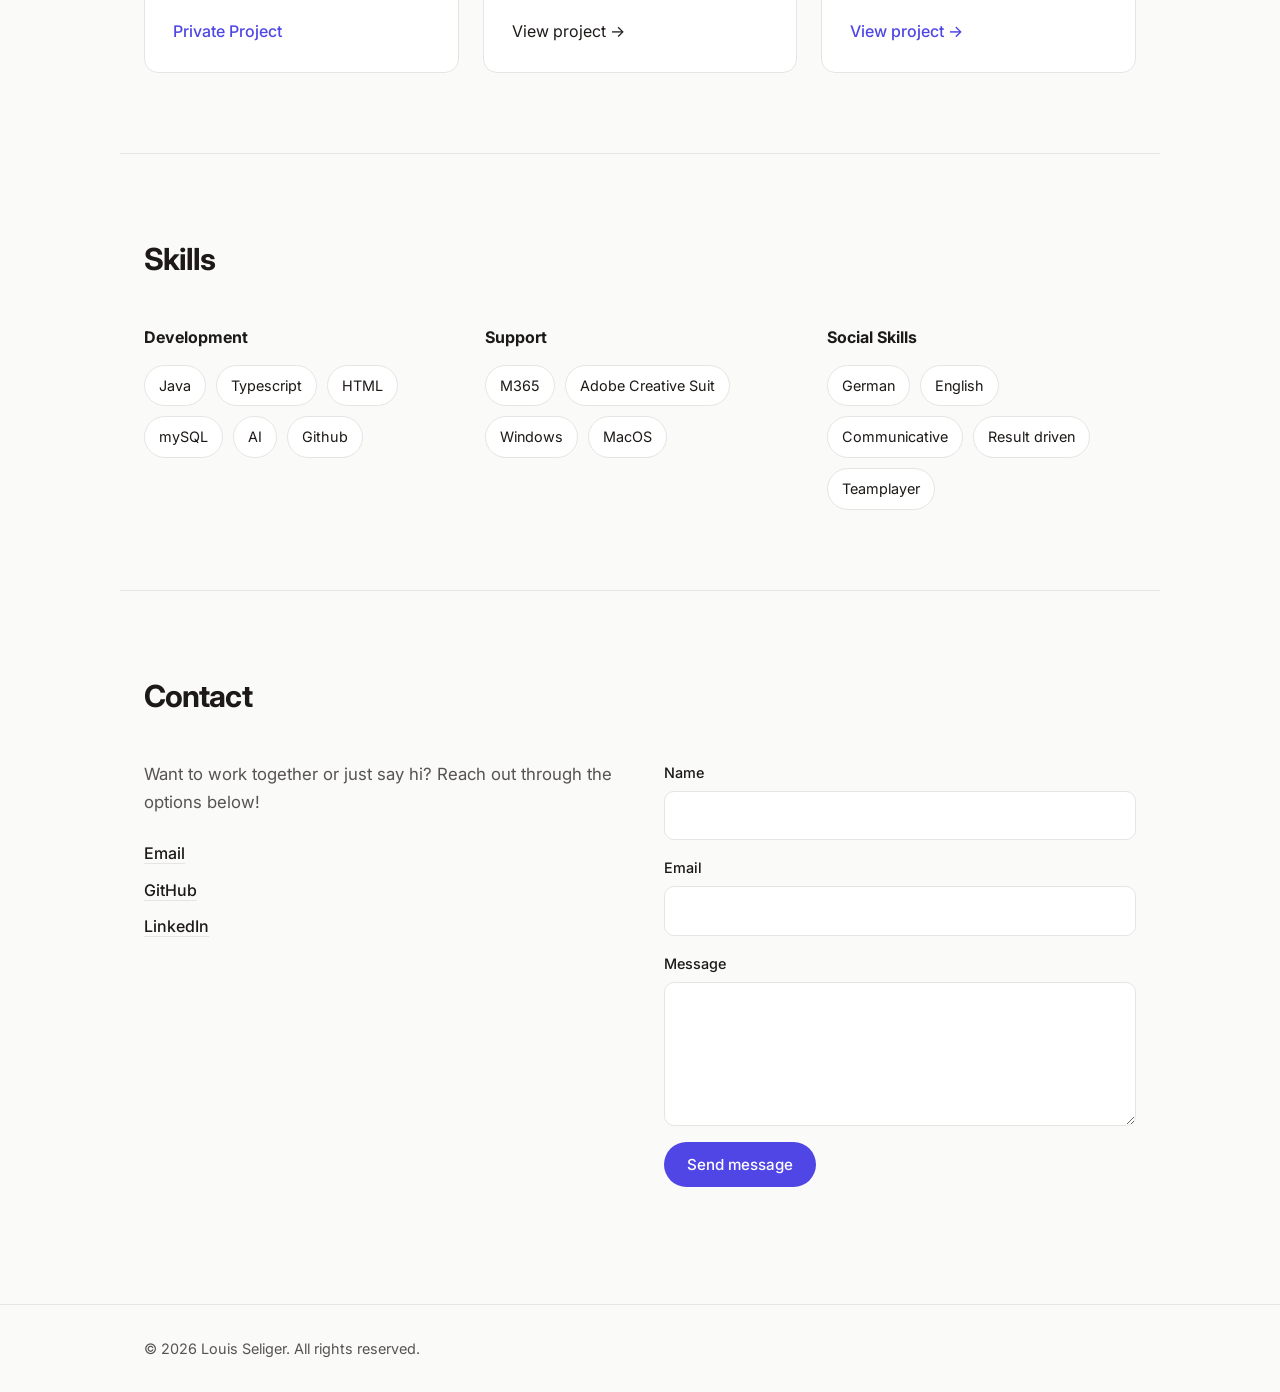
==== commit f4112c37: "Commit #12" ====
--- a/index.html
+++ b/index.html
@@ -93,7 +93,7 @@
           <h3>My own Website</h3>
           <p>If you see this, you are also actively interacting with this project.</p>
           <ul class="card-tech">
-            <li>JavaScript</li><li>CSS</li><li>HTML</li><li>Claude Code</li>
+            <li>JavaScript</li><li>CSS</li><li>HTML</li><li>Claude Code</li><li>Github</li>
           </ul>
           <a href="https://github.com/LouisSel/mywebsite" target="_blank" rel="noopener">View project →</a>
         </article>
@@ -116,7 +116,7 @@
         <div class="skill-group">
           <h3>Development</h3>
           <ul class="chips">
-            <li>Java</li><li>Typescript</li><li>HTML</li><li>mySQL</li><li>AI</li>
+            <li>Java</li><li>Typescript</li><li>HTML</li><li>mySQL</li><li>AI</li><li>Github</li>
           </ul>
         </div>
         <div class="skill-group">
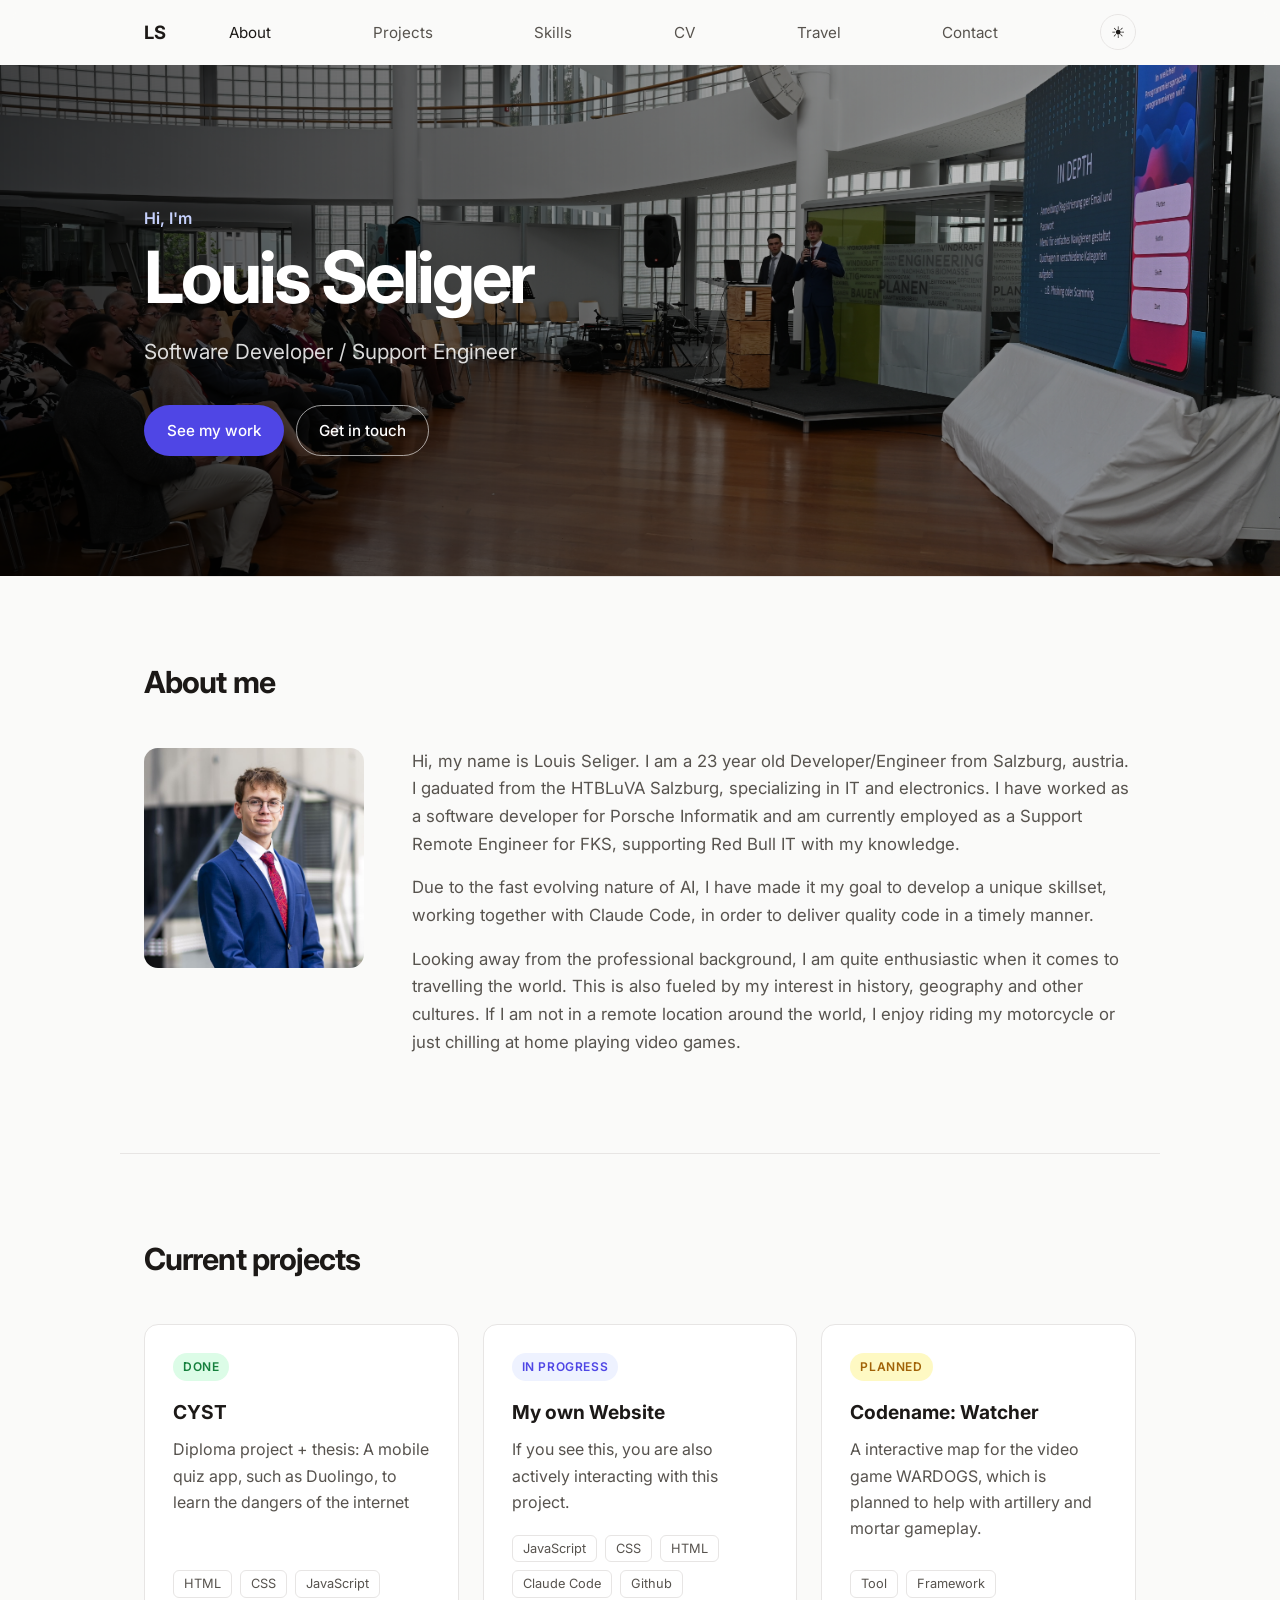
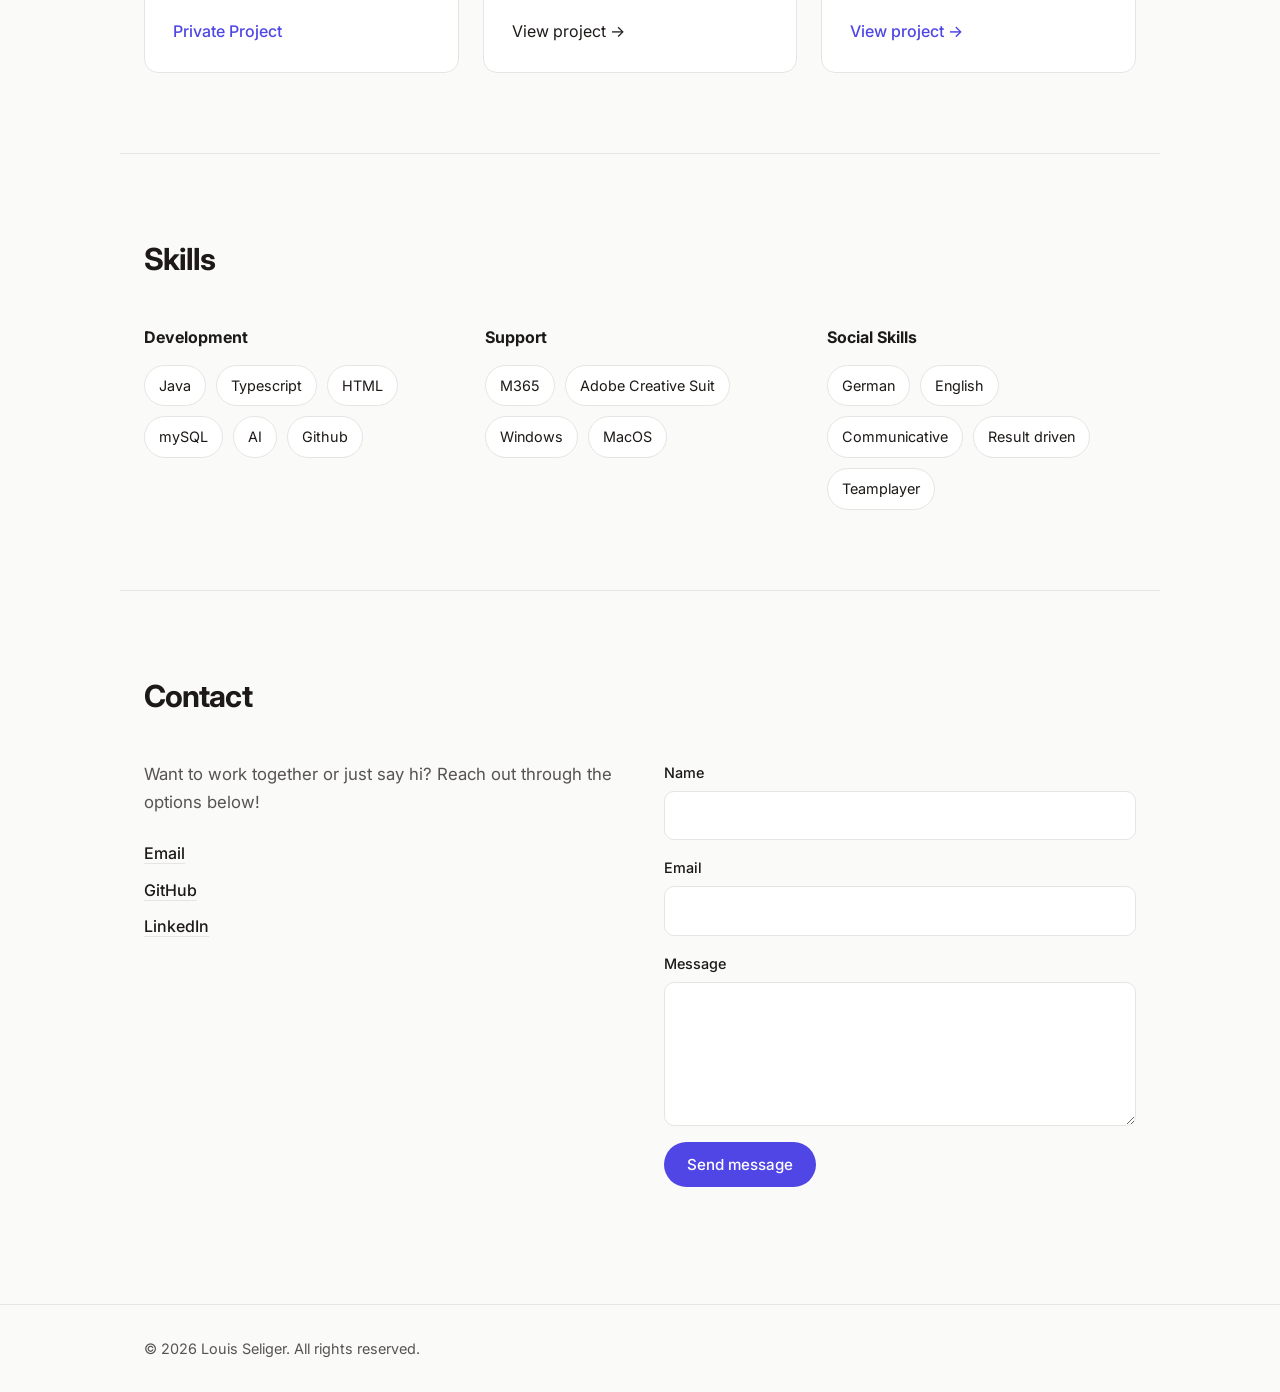
==== commit b17b9656: "Commit #12" ====
--- a/index.html
+++ b/index.html
@@ -21,6 +21,7 @@
         <li><a href="#about">About</a></li>
         <li><a href="#projects">Projects</a></li>
         <li><a href="#skills">Skills</a></li>
+        <li><a href="cv.html">CV</a></li>
         <li><a href="travel.html">Travel</a></li>
         <li><a href="#contact">Contact</a></li>
         <li>
--- a/styles.css
+++ b/styles.css
@@ -751,6 +751,314 @@
   font-size: 0.9rem;
 }
 
+/* CV */
+.cv-hero {
+  position: relative;
+  overflow: hidden;
+  padding: 72px 0 64px;
+  color: #fff;
+  background:
+    radial-gradient(circle at 85% 20%, rgba(236, 72, 153, 0.45), transparent 45%),
+    linear-gradient(135deg, #1e1b4b 0%, #312e81 45%, #4f46e5 100%);
+}
+
+/* Soft diagonal shape across the banner, echoing the printed CV */
+.cv-hero::after {
+  content: "";
+  position: absolute;
+  inset: auto -10% -60% 35%;
+  height: 120%;
+  background: rgba(255, 255, 255, 0.06);
+  transform: rotate(-12deg);
+  pointer-events: none;
+}
+
+.cv-hero-inner {
+  position: relative;
+  z-index: 1;
+  display: grid;
+  grid-template-columns: auto 1fr;
+  align-items: center;
+  gap: 48px;
+}
+
+.cv-portrait {
+  width: 200px;
+  aspect-ratio: 1;
+  border-radius: 50%;
+  padding: 6px;
+  background: linear-gradient(135deg, #c7d2fe, #ec4899);
+  box-shadow: 0 20px 48px rgba(0, 0, 0, 0.35);
+}
+
+.cv-portrait img {
+  width: 100%;
+  height: 100%;
+  object-fit: cover;
+  border-radius: 50%;
+  border: 4px solid #1e1b4b;
+}
+
+.cv-hero h1 {
+  font-size: clamp(2.4rem, 6vw, 3.8rem);
+  line-height: 1.05;
+  letter-spacing: -0.04em;
+  margin: 0 0 10px;
+}
+
+.cv-role {
+  margin: 0 0 24px;
+  font-size: 1.15rem;
+  color: rgba(255, 255, 255, 0.85);
+}
+
+.cv-hero-facts {
+  display: flex;
+  flex-wrap: wrap;
+  gap: 10px;
+}
+
+.cv-hero-facts li {
+  display: flex;
+  align-items: center;
+  gap: 8px;
+  padding: 6px 14px;
+  border-radius: 999px;
+  font-size: 0.9rem;
+  background: rgba(255, 255, 255, 0.12);
+  border: 1px solid rgba(255, 255, 255, 0.2);
+  min-width: 0;
+  overflow-wrap: anywhere;
+}
+
+.cv-page svg {
+  width: 18px;
+  height: 18px;
+  flex-shrink: 0;
+  fill: none;
+  stroke: currentColor;
+  stroke-width: 1.8;
+  stroke-linecap: round;
+  stroke-linejoin: round;
+}
+
+.cv-layout {
+  display: grid;
+  grid-template-columns: minmax(0, 1fr) 300px;
+  gap: 48px;
+  align-items: start;
+  margin-top: 64px;
+  margin-bottom: 80px;
+}
+
+.cv-main {
+  display: flex;
+  flex-direction: column;
+  gap: 56px;
+  min-width: 0;
+}
+
+.cv-heading {
+  display: flex;
+  align-items: center;
+  gap: 12px;
+  font-size: 1.4rem;
+  letter-spacing: -0.02em;
+  margin: 0 0 24px;
+}
+
+.cv-heading::before {
+  content: "";
+  width: 6px;
+  height: 22px;
+  border-radius: 3px;
+  background: linear-gradient(180deg, var(--accent), #ec4899);
+}
+
+.cv-profile {
+  margin: 0;
+  font-size: 1.05rem;
+  color: var(--muted);
+}
+
+/* Timeline: a line down the left with a dot per entry */
+.cv-timeline {
+  list-style: none;
+  margin: 0;
+  padding: 0 0 0 28px;
+  position: relative;
+}
+
+.cv-timeline::before {
+  content: "";
+  position: absolute;
+  left: 7px;
+  top: 8px;
+  bottom: 8px;
+  width: 2px;
+  background: var(--border);
+}
+
+.cv-entry {
+  position: relative;
+  margin-bottom: 16px;
+  padding: 20px 24px;
+  background: var(--surface);
+  border: 1px solid var(--border);
+  border-radius: var(--radius);
+  transition: transform 0.25s, box-shadow 0.25s, border-color 0.25s;
+}
+
+.cv-entry:hover {
+  transform: translateX(4px);
+  box-shadow: var(--shadow);
+  border-color: color-mix(in srgb, var(--accent) 40%, var(--border));
+}
+
+.cv-entry::before {
+  content: "";
+  position: absolute;
+  left: -28px;
+  top: 26px;
+  width: 16px;
+  height: 16px;
+  border-radius: 50%;
+  background: var(--bg);
+  border: 3px solid var(--accent);
+}
+
+.cv-entry.is-current {
+  border-color: color-mix(in srgb, var(--accent) 50%, var(--border));
+}
+
+.cv-entry.is-current::before {
+  background: var(--accent);
+  box-shadow: 0 0 0 5px var(--accent-soft);
+}
+
+.cv-entry-head {
+  display: flex;
+  justify-content: space-between;
+  align-items: baseline;
+  flex-wrap: wrap;
+  gap: 4px 16px;
+  margin-bottom: 4px;
+}
+
+.cv-entry h3 {
+  font-size: 1.05rem;
+  margin: 0;
+}
+
+.cv-entry p {
+  margin: 0;
+  color: var(--muted);
+}
+
+.cv-date {
+  flex-shrink: 0;
+  font-weight: 600;
+  font-size: 0.85rem;
+  color: var(--accent);
+}
+
+.cv-badge {
+  display: inline-block;
+  margin-top: 12px;
+  font-size: 0.75rem;
+  font-weight: 600;
+  text-transform: uppercase;
+  letter-spacing: 0.05em;
+  color: var(--done);
+  background: var(--done-soft);
+  padding: 4px 10px;
+  border-radius: 999px;
+}
+
+.cv-side {
+  display: flex;
+  flex-direction: column;
+  gap: 24px;
+  position: sticky;
+  top: 88px;
+}
+
+.cv-card {
+  padding: 28px;
+  background: var(--surface);
+  border: 1px solid var(--border);
+  border-radius: var(--radius);
+}
+
+.cv-card .cv-heading {
+  font-size: 1.15rem;
+  margin-bottom: 18px;
+}
+
+.cv-card .chips li {
+  background: var(--accent-soft);
+  border-color: transparent;
+  color: var(--accent);
+  font-weight: 500;
+}
+
+.cv-info li {
+  display: flex;
+  gap: 12px;
+  align-items: flex-start;
+  margin-bottom: 14px;
+  color: var(--muted);
+  font-size: 0.95rem;
+  overflow-wrap: anywhere;
+}
+
+.cv-info li:last-child {
+  margin-bottom: 0;
+}
+
+.cv-info svg {
+  margin-top: 3px;
+  color: var(--accent);
+}
+
+.cv-info a:hover {
+  color: var(--accent);
+}
+
+@media (max-width: 860px) {
+  .cv-layout {
+    grid-template-columns: minmax(0, 1fr);
+  }
+
+  .cv-side {
+    position: static;
+  }
+}
+
+@media (max-width: 760px) {
+  .cv-hero {
+    padding: 48px 0;
+  }
+
+  .cv-hero-inner {
+    grid-template-columns: minmax(0, 1fr);
+    gap: 28px;
+  }
+
+  .cv-portrait {
+    width: 150px;
+  }
+
+  .cv-layout {
+    margin-top: 40px;
+    margin-bottom: 56px;
+  }
+
+  .cv-entry {
+    padding: 18px;
+  }
+}
+
 /* Contact */
 .contact-grid {
   display: grid;
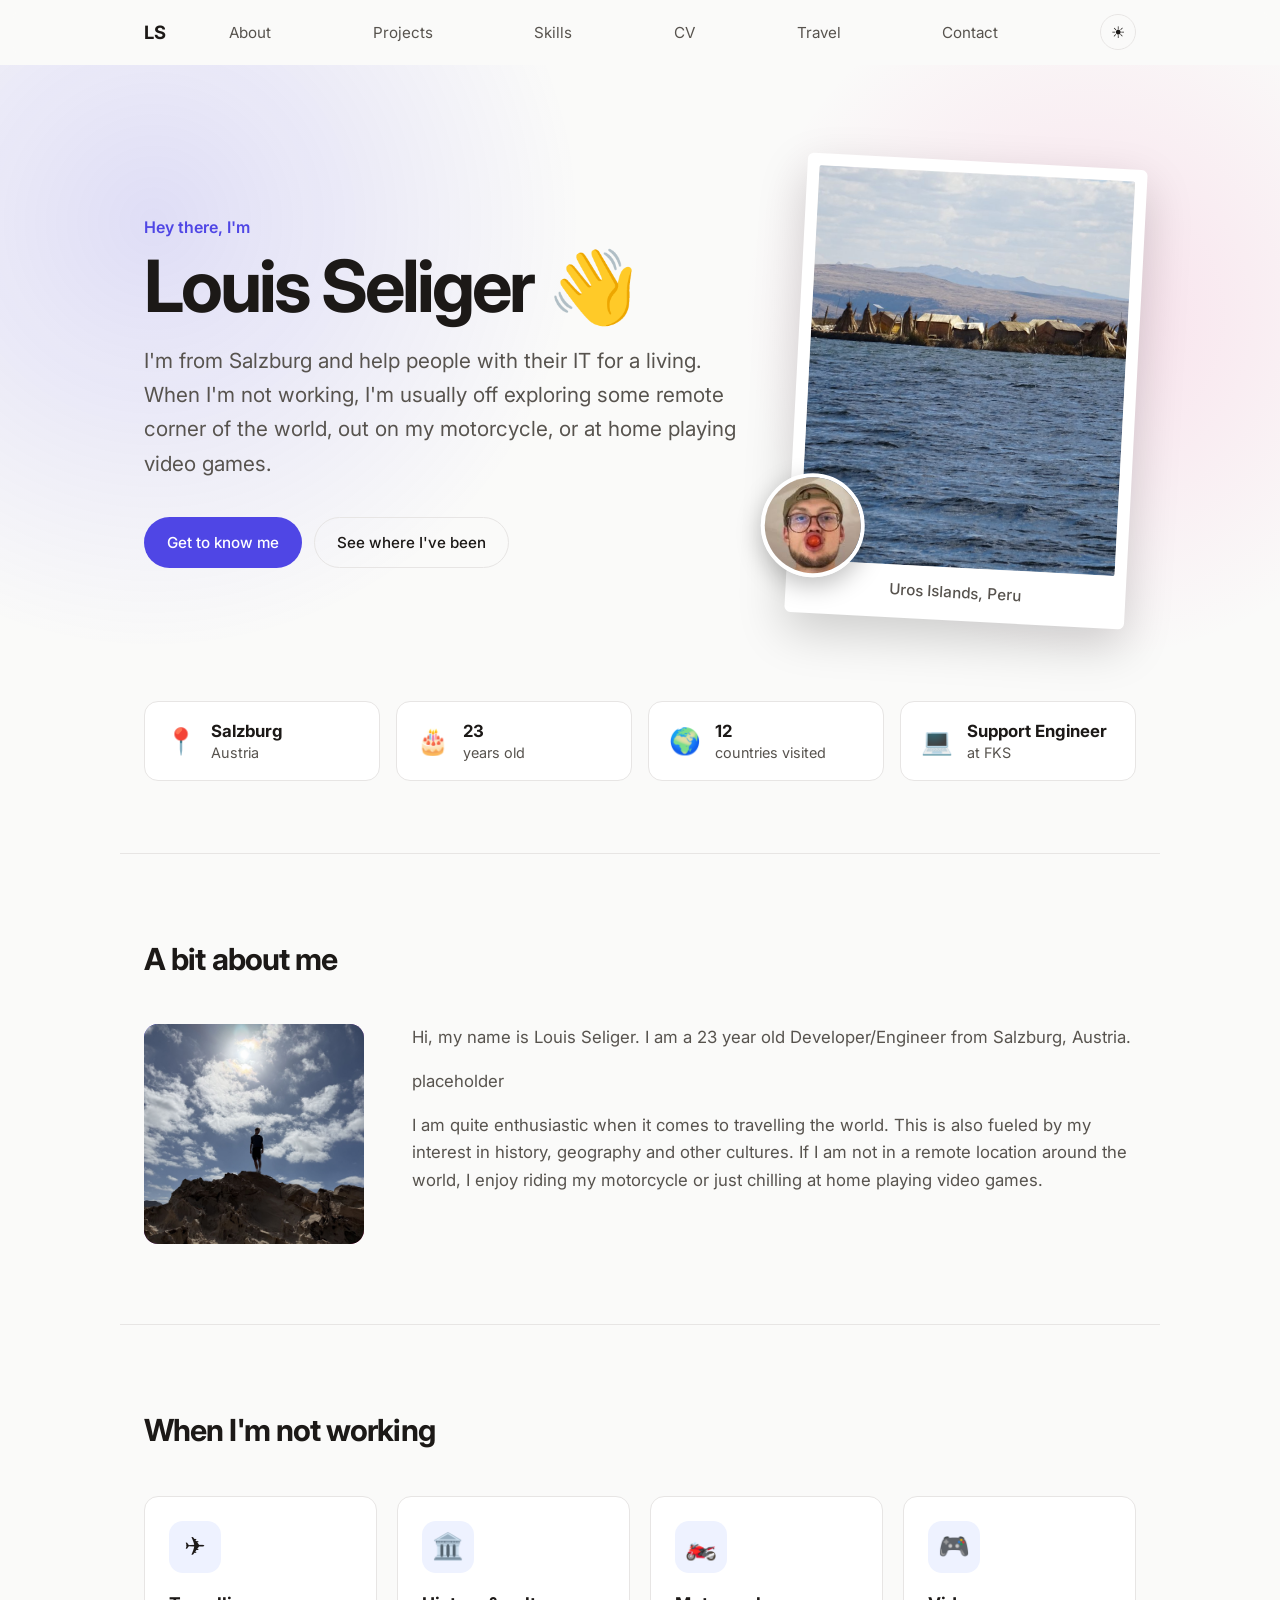
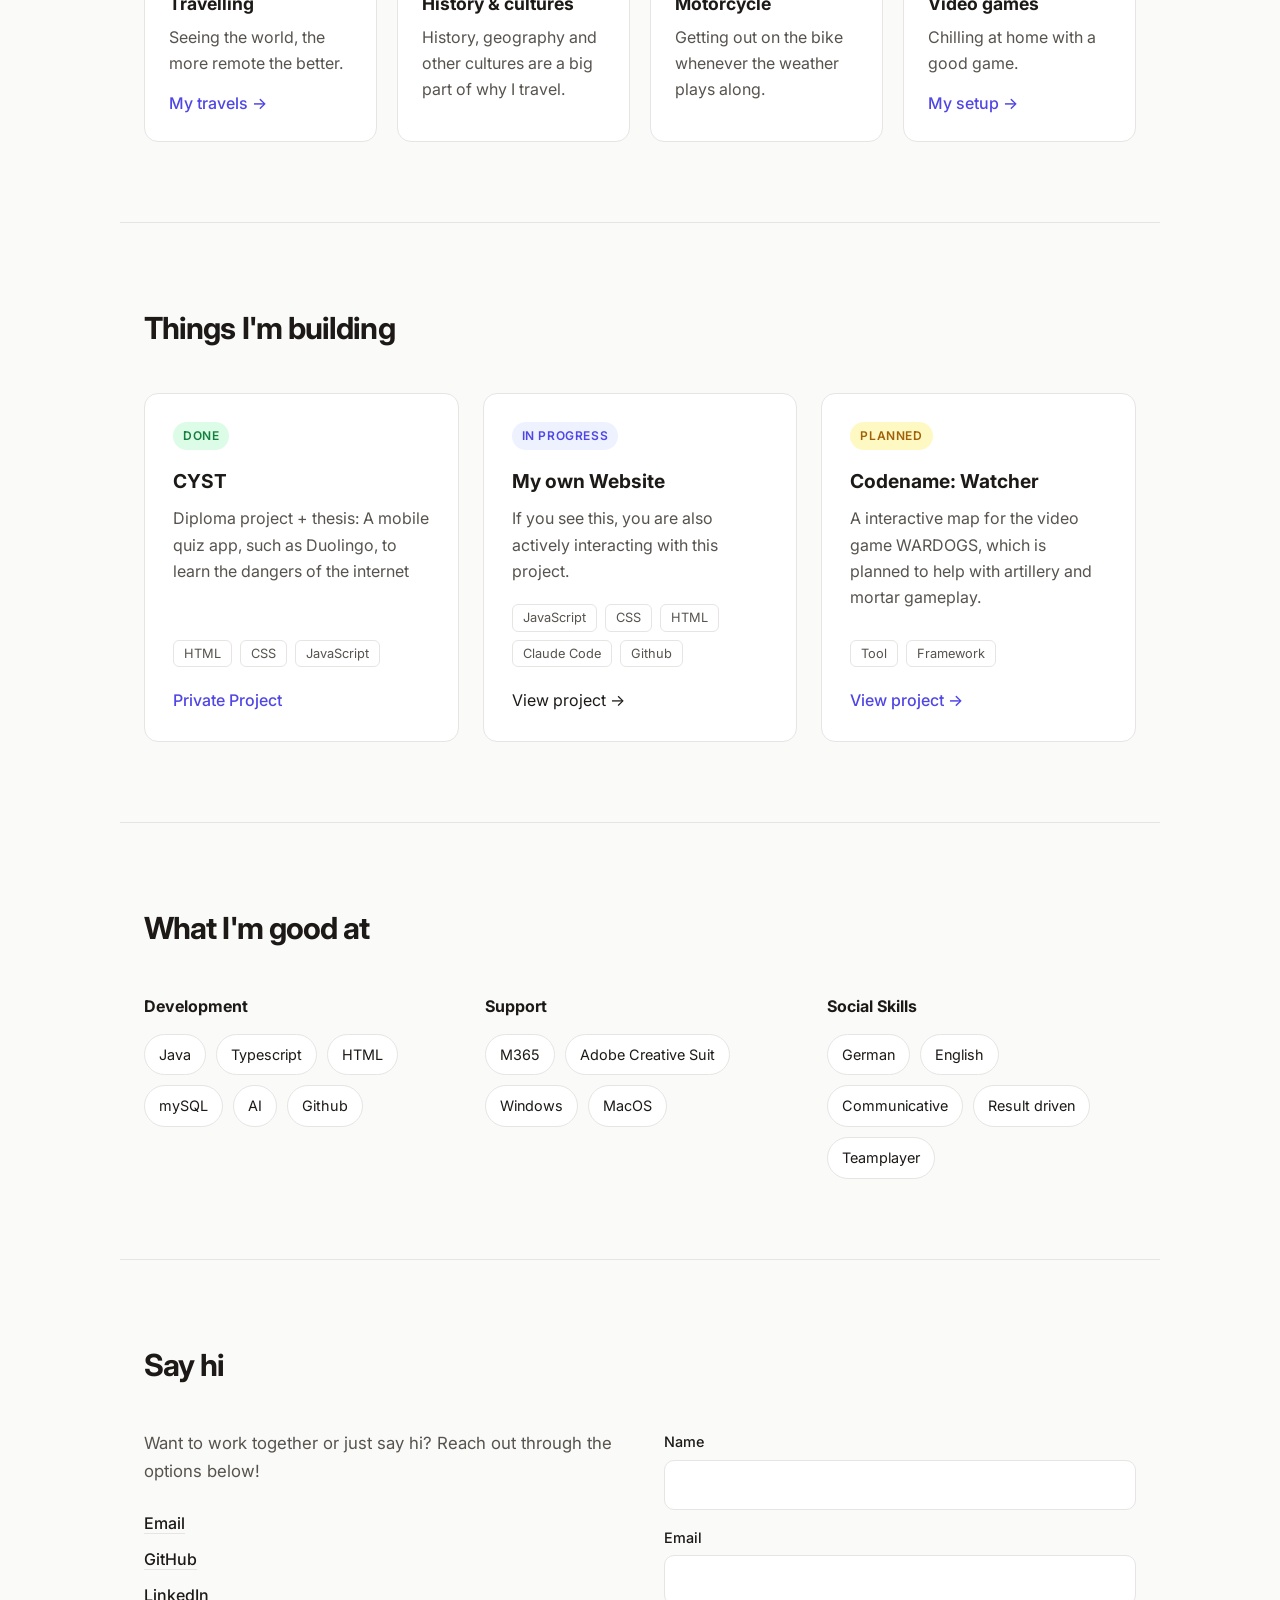
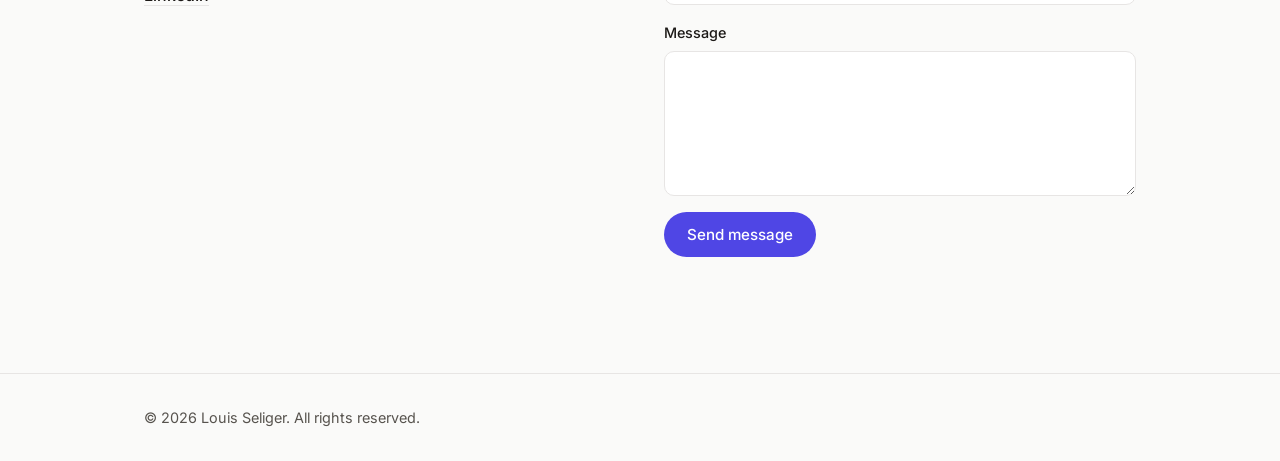
==== commit 661d1a01: "Commit #14 - Creation of gaming page and refining homepage" ====
--- a/index.html
+++ b/index.html
@@ -36,49 +36,100 @@
   <main id="top">
     <!-- Hero -->
     <section class="hero">
-      <div class="container">
-        <p class="eyebrow">Hi, I'm</p>
-        <h1>Louis Seliger</h1>
-        <p class="tagline">Software Developer / Support Engineer</p>
-        <div class="hero-actions">
-          <a href="#projects" class="btn btn-primary">See my work</a>
-          <a href="#contact" class="btn btn-ghost">Get in touch</a>
-        </div>
-      </div>
+      <div class="container hero-inner">
+        <div class="hero-text">
+          <p class="eyebrow">Hey there, I'm</p>
+          <h1>Louis Seliger<span class="wave" aria-hidden="true">👋</span></h1>
+          <p class="tagline">
+            I'm from Salzburg and help people with their IT for a living. When I'm not
+            working, I'm usually off exploring some remote corner of the world, out on my
+            motorcycle, or at home playing video games.
+          </p>
+          <div class="hero-actions">
+            <a href="#about" class="btn btn-primary">Get to know me</a>
+            <a href="travel.html" class="btn btn-ghost">See where I've been</a>
+          </div>
+        </div>
+        <!-- Slideshow: the photos are listed in slideshow-data.js -->
+        <figure class="hero-polaroid" id="slideshow">
+          <div class="hero-slides">
+            <img src="images/tambopata.jpg" alt="Tambopata, Peru" class="is-active">
+          </div>
+          <figcaption>Tambopata, Peru</figcaption>
+          <span class="hero-face">
+            <img src="images/funnypic.png" alt="">
+          </span>
+        </figure>
+      </div>
+    </section>
+
+    <!-- Quick facts -->
+    <section id="facts" class="container facts reveal" aria-label="Quick facts">
+      <ul class="facts-list">
+        <li><span class="fact-emoji" aria-hidden="true">📍</span><span><strong>Salzburg</strong> Austria</span></li>
+        <li><span class="fact-emoji" aria-hidden="true">🎂</span><span><strong>23</strong> years old</span></li>
+        <li><span class="fact-emoji" aria-hidden="true">🌍</span><span><strong id="country-count">12</strong> countries visited</span></li>
+        <li><span class="fact-emoji" aria-hidden="true">💻</span><span><strong>Support Engineer</strong> at FKS</span></li>
+      </ul>
     </section>
 
     <!-- About -->
     <section id="about" class="section container reveal">
-      <h2 class="section-title">About me</h2>
+      <h2 class="section-title">A bit about me</h2>
       <div class="about-grid">
         <div class="about-photo">
-            <img src="images/SuitPicture.jpg" alt="Your Name">
+            <img src="images/AboutMePic.jpg" alt="Louis Seliger standing on a rock under a bright sky">
         </div>
         <div class="about-text">
           <p>
             Hi, my name is Louis Seliger. I am a 23 year old Developer/Engineer from Salzburg,
-            austria. I gaduated from the HTBLuVA Salzburg, specializing in IT and electronics. I 
-            have worked as a software developer for Porsche Informatik and am currently employed 
-            as a Support Remote Engineer for FKS, supporting Red Bull IT with my knowledge.
+            Austria. 
           </p>
           <p>
-            Due to the fast evolving nature of AI, I have made it my goal to develop a unique 
-            skillset, working together with Claude Code, in order to deliver quality code in a
-            timely manner.
+            placeholder
           </p>
           <p>
-            Looking away from the professional background, I am quite enthusiastic when it 
-            comes to travelling the world. This is also fueled by my interest in history,
-            geography and other cultures. If I am not in a remote location around the world,
-            I enjoy riding my motorcycle or just chilling at home playing video games.
-          </p>
-        </div>
+            I am quite enthusiastic when it comes to travelling the world. This is also 
+            fueled by my interest in history, geography and other cultures. If I am not 
+            in a remote location around the world, I enjoy riding my motorcycle or just 
+            chilling at home playing video games.
+          </p>
+        </div>
+      </div>
+    </section>
+
+    <!-- Interests -->
+    <section id="interests" class="section container reveal">
+      <h2 class="section-title">When I'm not working</h2>
+      <div class="interests">
+        <a href="travel.html" class="interest">
+          <span class="interest-emoji" aria-hidden="true">✈️</span>
+          <h3>Travelling</h3>
+          <p>Seeing the world, the more remote the better.</p>
+          <span class="card-link">My travels →</span>
+        </a>
+        <div class="interest">
+          <span class="interest-emoji" aria-hidden="true">🏛️</span>
+          <h3>History &amp; cultures</h3>
+          <p>History, geography and other cultures are a big part of why I travel.</p>
+        </div>
+        <div class="interest">
+          <span class="interest-emoji" aria-hidden="true">🏍️</span>
+          <h3>Motorcycle</h3>
+          <p>Getting out on the bike whenever the weather plays along.</p>
+        </div>
+        <a href="gaming.html" class="interest">
+          <span class="interest-emoji" aria-hidden="true">🎮</span>
+          <h3>Video games</h3>
+          <p>Chilling at home with a good game.</p>
+          <span class="card-link">My setup →</span>
+        </a>
       </div>
     </section>
 
     <!-- Projects -->
     <section id="projects" class="section container reveal">
-      <h2 class="section-title">Current projects</h2>
+      <h2 class="section-title">Things I'm building</h2>
       <div class="cards">
         <article class="card">
           <span class="card-tag done">Done</span>
@@ -112,7 +163,7 @@
 
     <!-- Skills -->
     <section id="skills" class="section container reveal">
-      <h2 class="section-title">Skills</h2>
+      <h2 class="section-title">What I'm good at</h2>
       <div class="skills-grid">
         <div class="skill-group">
           <h3>Development</h3>
@@ -137,7 +188,7 @@
 
     <!-- Contact -->
     <section id="contact" class="section container reveal">
-      <h2 class="section-title">Contact</h2>
+      <h2 class="section-title">Say hi</h2>
       <div class="contact-grid">
         <div>
           <p class="contact-intro">
@@ -175,6 +226,8 @@
     </div>
   </footer>
 
+  <script src="travel-data.js"></script>
+  <script src="slideshow-data.js"></script>
   <script src="script.js"></script>
 </body>
 </html>
--- a/styles.css
+++ b/styles.css
@@ -171,18 +171,26 @@
 }
 
 /* ========== Hero ========== */
+/* A plain, friendly intro: soft colour blobs instead of a photo banner */
 .hero {
-  padding-top: 140px;
-  padding-bottom: 120px;
-  color: #fff;
-  /* Dark gradient on the left keeps the text readable over the bright windows */
+  position: relative;
+  overflow: hidden;
+  padding-top: 96px;
+  padding-bottom: 72px;
   background:
-    linear-gradient(90deg, rgba(0, 0, 0, 0.75) 0%, rgba(0, 0, 0, 0.45) 45%, rgba(0, 0, 0, 0.1) 100%),
-    url("images/RDPAPresentation.JPG") 65% 50% / cover no-repeat;
+    radial-gradient(circle at 12% 25%, color-mix(in srgb, var(--accent) 16%, transparent), transparent 35%),
+    radial-gradient(circle at 85% 40%, rgba(236, 72, 153, 0.14), transparent 30%);
+}
+
+.hero-inner {
+  display: grid;
+  grid-template-columns: minmax(0, 1fr) 340px;
+  align-items: center;
+  gap: 56px;
 }
 
 .eyebrow {
-  color: #c7d2fe;
+  color: var(--accent);
   font-weight: 600;
   margin: 0 0 8px;
 }
@@ -194,11 +202,179 @@
   margin: 0 0 20px;
 }
 
+.wave {
+  display: inline-block;
+  margin-left: 0.2em;
+  transform-origin: 70% 70%;
+  animation: wave 2.4s ease-in-out 0.6s 2;
+}
+
+@keyframes wave {
+  0%, 60%, 100% { transform: rotate(0); }
+  10%, 30% { transform: rotate(14deg); }
+  20% { transform: rotate(-8deg); }
+  40% { transform: rotate(-4deg); }
+  50% { transform: rotate(10deg); }
+}
+
 .tagline {
   font-size: clamp(1.1rem, 2.2vw, 1.3rem);
-  color: rgba(255, 255, 255, 0.85);
+  color: var(--muted);
   max-width: 600px;
   margin: 0 0 36px;
+}
+
+/* Travel photo as a slightly tilted polaroid, with a face "sticker" */
+.hero-polaroid {
+  position: relative;
+  margin: 0;
+  padding: 12px 12px 0;
+  background: #fff;
+  border-radius: 6px;
+  box-shadow: 0 18px 48px rgba(0, 0, 0, 0.18);
+  transform: rotate(3deg);
+  transition: transform 0.4s;
+}
+
+.hero-polaroid:hover {
+  transform: rotate(0deg) scale(1.02);
+}
+
+/* Slides are stacked on top of each other and cross-fade */
+.hero-slides {
+  position: relative;
+  aspect-ratio: 4 / 5;
+  overflow: hidden;
+  border-radius: 2px;
+  background: #e7e5e4;
+}
+
+.hero-slides img {
+  position: absolute;
+  inset: 0;
+  width: 100%;
+  height: 100%;
+  object-fit: cover;
+  opacity: 0;
+  transition: opacity 1.2s ease;
+}
+
+.hero-slides img.is-active {
+  opacity: 1;
+}
+
+.hero-polaroid figcaption {
+  padding: 12px 4px 16px;
+  text-align: center;
+  font-size: 0.95rem;
+  font-weight: 500;
+  color: #57534e;
+}
+
+.hero-face {
+  position: absolute;
+  left: -28px;
+  bottom: 36px;
+  width: 104px;
+  height: 104px;
+  overflow: hidden;
+  border-radius: 50%;
+  border: 4px solid #fff;
+  box-shadow: 0 8px 24px rgba(0, 0, 0, 0.25);
+  transform: rotate(-3deg);
+}
+
+/* Zoom in on the face in funnypic.png */
+.hero-face img {
+  position: absolute;
+  width: 169%;
+  max-width: none;
+  left: -37%;
+  top: -112%;
+}
+
+/* Quick facts */
+.facts {
+  margin-top: 8px;
+  margin-bottom: 72px;
+}
+
+.facts-list {
+  width: 100%;
+  display: grid;
+  grid-template-columns: repeat(auto-fit, minmax(200px, 1fr));
+  gap: 16px;
+}
+
+.facts-list li {
+  display: flex;
+  align-items: center;
+  gap: 14px;
+  padding: 18px 20px;
+  background: var(--surface);
+  border: 1px solid var(--border);
+  border-radius: var(--radius);
+  color: var(--muted);
+  font-size: 0.9rem;
+  line-height: 1.35;
+}
+
+.facts-list strong {
+  display: block;
+  color: var(--text);
+  font-size: 1.05rem;
+}
+
+.fact-emoji {
+  font-size: 1.6rem;
+}
+
+/* Interests */
+.interests {
+  display: grid;
+  grid-template-columns: repeat(auto-fit, minmax(220px, 1fr));
+  gap: 20px;
+}
+
+.interest {
+  display: flex;
+  flex-direction: column;
+  padding: 24px;
+  background: var(--surface);
+  border: 1px solid var(--border);
+  border-radius: var(--radius);
+  transition: transform 0.25s, box-shadow 0.25s;
+}
+
+.interest:hover {
+  transform: translateY(-4px) rotate(-0.5deg);
+  box-shadow: var(--shadow);
+}
+
+.interest-emoji {
+  display: grid;
+  place-items: center;
+  width: 52px;
+  height: 52px;
+  margin-bottom: 16px;
+  border-radius: 14px;
+  background: var(--accent-soft);
+  font-size: 1.6rem;
+}
+
+.interest h3 {
+  margin: 0 0 6px;
+  font-size: 1.1rem;
+}
+
+.interest p {
+  margin: 0;
+  color: var(--muted);
+  flex-grow: 1;
+}
+
+.interest .card-link {
+  margin-top: 14px;
 }
 
 .hero-actions {
@@ -301,16 +477,6 @@
   border-color: var(--text);
 }
 
-.hero .btn-ghost {
-  color: #fff;
-  border-color: rgba(255, 255, 255, 0.6);
-}
-
-.hero .btn-ghost:hover {
-  border-color: #fff;
-  background: rgba(255, 255, 255, 0.1);
-}
-
 /* ========== Sections ========== */
 .section {
   padding-top: 80px;
@@ -346,8 +512,9 @@
 
 .about-photo img {
   width: 100%;
-  height: 100%;
+  aspect-ratio: 1;
   object-fit: cover;
+  object-position: 50% 60%;
 }
 
 .about-text p {
@@ -757,20 +924,10 @@
   overflow: hidden;
   padding: 72px 0 64px;
   color: #fff;
+  /* Same banner as the homepage hero */
   background:
-    radial-gradient(circle at 85% 20%, rgba(236, 72, 153, 0.45), transparent 45%),
-    linear-gradient(135deg, #1e1b4b 0%, #312e81 45%, #4f46e5 100%);
-}
-
-/* Soft diagonal shape across the banner, echoing the printed CV */
-.cv-hero::after {
-  content: "";
-  position: absolute;
-  inset: auto -10% -60% 35%;
-  height: 120%;
-  background: rgba(255, 255, 255, 0.06);
-  transform: rotate(-12deg);
-  pointer-events: none;
+    linear-gradient(90deg, rgba(0, 0, 0, 0.75) 0%, rgba(0, 0, 0, 0.45) 45%, rgba(0, 0, 0, 0.1) 100%),
+    url("images/RDPAPresentation.JPG") 65% 50% / cover no-repeat;
 }
 
 .cv-hero-inner {
@@ -791,12 +948,26 @@
   box-shadow: 0 20px 48px rgba(0, 0, 0, 0.35);
 }
 
-.cv-portrait img {
+/* Zoom in on head and shoulders: the source photo is a tall full-body shot */
+.cv-portrait-crop {
+  position: relative;
   width: 100%;
   height: 100%;
-  object-fit: cover;
+  overflow: hidden;
   border-radius: 50%;
-  border: 4px solid #1e1b4b;
+  border: 4px solid #1c1917;
+}
+
+.cv-portrait-crop img {
+  position: absolute;
+  width: 180%;
+  max-width: none;
+  left: -45%;
+  top: -10%;
+}
+
+.cv-hero .eyebrow {
+  color: #c7d2fe;
 }
 
 .cv-hero h1 {
@@ -1038,6 +1209,9 @@
 @media (max-width: 760px) {
   .cv-hero {
     padding: 48px 0;
+    background:
+      linear-gradient(rgba(0, 0, 0, 0.55), rgba(0, 0, 0, 0.55)),
+      url("images/RDPAPresentation.JPG") 65% 50% / cover no-repeat;
   }
 
   .cv-hero-inner {
@@ -1057,6 +1231,173 @@
   .cv-entry {
     padding: 18px;
   }
+}
+
+/* Gaming */
+.pc-panel {
+  width: 100%;
+  padding: 24px;
+  background: var(--surface);
+  border: 1px solid var(--border);
+  border-radius: var(--radius);
+}
+
+.pc-diagram {
+  display: block;
+  width: 100%;
+  height: auto;
+  color: var(--text);
+}
+
+.pc-diagram .pc {
+  fill: none;
+  stroke: currentColor;
+  stroke-width: 2.2;
+  stroke-linecap: round;
+  stroke-linejoin: round;
+}
+
+.pc-diagram .pc .thin { stroke-width: 1.4; }
+.pc-diagram .pc .hair { stroke-width: 0.9; }
+
+.pc-diagram .part {
+  transition: opacity 0.2s, stroke 0.2s, filter 0.2s;
+}
+
+.pc-diagram .callout {
+  cursor: pointer;
+  transition: opacity 0.2s;
+}
+
+.pc-diagram .leader {
+  fill: none;
+  stroke: currentColor;
+  stroke-width: 1.2;
+  opacity: 0.55;
+  transition: stroke 0.2s, opacity 0.2s;
+}
+
+.pc-diagram .dot { fill: currentColor; }
+
+.pc-diagram .lab {
+  fill: currentColor;
+  font-size: 20px;
+  font-weight: 600;
+}
+
+.pc-diagram .sub {
+  fill: var(--muted);
+  font-size: 15px;
+}
+
+.pc-diagram.focus .part { opacity: 0.2; }
+
+.pc-diagram.focus .part.on {
+  opacity: 1;
+  stroke: var(--accent);
+  filter: drop-shadow(0 0 6px var(--accent));
+}
+
+/* The CPU is hidden under the cooler until its label is hovered */
+.pc-diagram #cpu {
+  opacity: 0;
+  pointer-events: none;
+}
+
+.pc-diagram.show-cpu #cpu { opacity: 1; }
+.pc-diagram.show-cpu #cpu-cooler { opacity: 0; }
+
+.pc-diagram.focus .callout { opacity: 0.35; }
+.pc-diagram.focus .callout.on { opacity: 1; }
+.pc-diagram .callout.on .leader { stroke: var(--accent); opacity: 1; stroke-width: 1.8; }
+.pc-diagram .callout.on .dot,
+.pc-diagram .callout.on .lab { fill: var(--accent); }
+
+.pc-hint {
+  width: 100%;
+  margin: 12px 0 32px;
+  font-size: 0.9rem;
+  color: var(--muted);
+}
+
+.spec-list {
+  width: 100%;
+  display: grid;
+  grid-template-columns: repeat(auto-fill, minmax(220px, 1fr));
+  gap: 14px;
+}
+
+.spec-list li {
+  display: flex;
+  flex-direction: column;
+  gap: 2px;
+  padding: 16px 18px;
+  background: var(--surface);
+  border: 1px solid var(--border);
+  border-radius: var(--radius);
+  transition: border-color 0.2s, transform 0.2s;
+}
+
+.spec-list li[data-part] {
+  cursor: pointer;
+}
+
+.spec-list li[data-part]:hover,
+.spec-list li.on {
+  border-color: var(--accent);
+  transform: translateY(-2px);
+}
+
+.spec-icon {
+  font-size: 1.5rem;
+  margin-bottom: 6px;
+}
+
+.spec-name {
+  font-size: 0.85rem;
+  color: var(--muted);
+}
+
+.spec-model {
+  font-weight: 600;
+}
+
+.games {
+  width: 100%;
+  display: grid;
+  grid-template-columns: repeat(auto-fill, minmax(220px, 1fr));
+  gap: 20px;
+}
+
+.game {
+  padding: 24px;
+  border-radius: var(--radius);
+  border: 1px solid var(--border);
+  background:
+    linear-gradient(135deg, color-mix(in srgb, var(--accent) 14%, transparent), transparent 60%),
+    var(--surface);
+  transition: transform 0.25s, box-shadow 0.25s;
+}
+
+.game:hover {
+  transform: translateY(-4px);
+  box-shadow: var(--shadow);
+}
+
+.game h3 {
+  margin: 0 0 6px;
+  font-size: 1.15rem;
+}
+
+.game p {
+  margin: 0;
+  color: var(--muted);
+}
+
+/* Labels in the drawing get too small on phones; the spec list covers it */
+@media (max-width: 760px) {
+  .pc-panel { padding: 12px; }
+  .pc-diagram .callout { display: none; }
 }
 
 /* Contact */
@@ -1158,6 +1499,7 @@
 @media (prefers-reduced-motion: reduce) {
   html { scroll-behavior: auto; }
   .reveal { opacity: 1; transform: none; transition: none; }
+  .wave { animation: none; }
 }
 
 /* ========== Responsive ========== */
@@ -1195,11 +1537,28 @@
   }
 
   .hero {
-    padding-top: 96px;
-    padding-bottom: 80px;
-    background:
-      linear-gradient(rgba(0, 0, 0, 0.55), rgba(0, 0, 0, 0.55)),
-      url("images/RDPAPresentation.JPG") 65% 50% / cover no-repeat;
+    padding-top: 56px;
+    padding-bottom: 56px;
+  }
+
+  .hero-inner {
+    grid-template-columns: minmax(0, 1fr);
+    gap: 40px;
+  }
+
+  .hero-polaroid {
+    width: min(280px, calc(100% - 32px));
+    margin: 0 auto;
+  }
+
+  .hero-face {
+    width: 84px;
+    height: 84px;
+    left: -16px;
+  }
+
+  .facts {
+    margin-bottom: 48px;
   }
 
   .section {
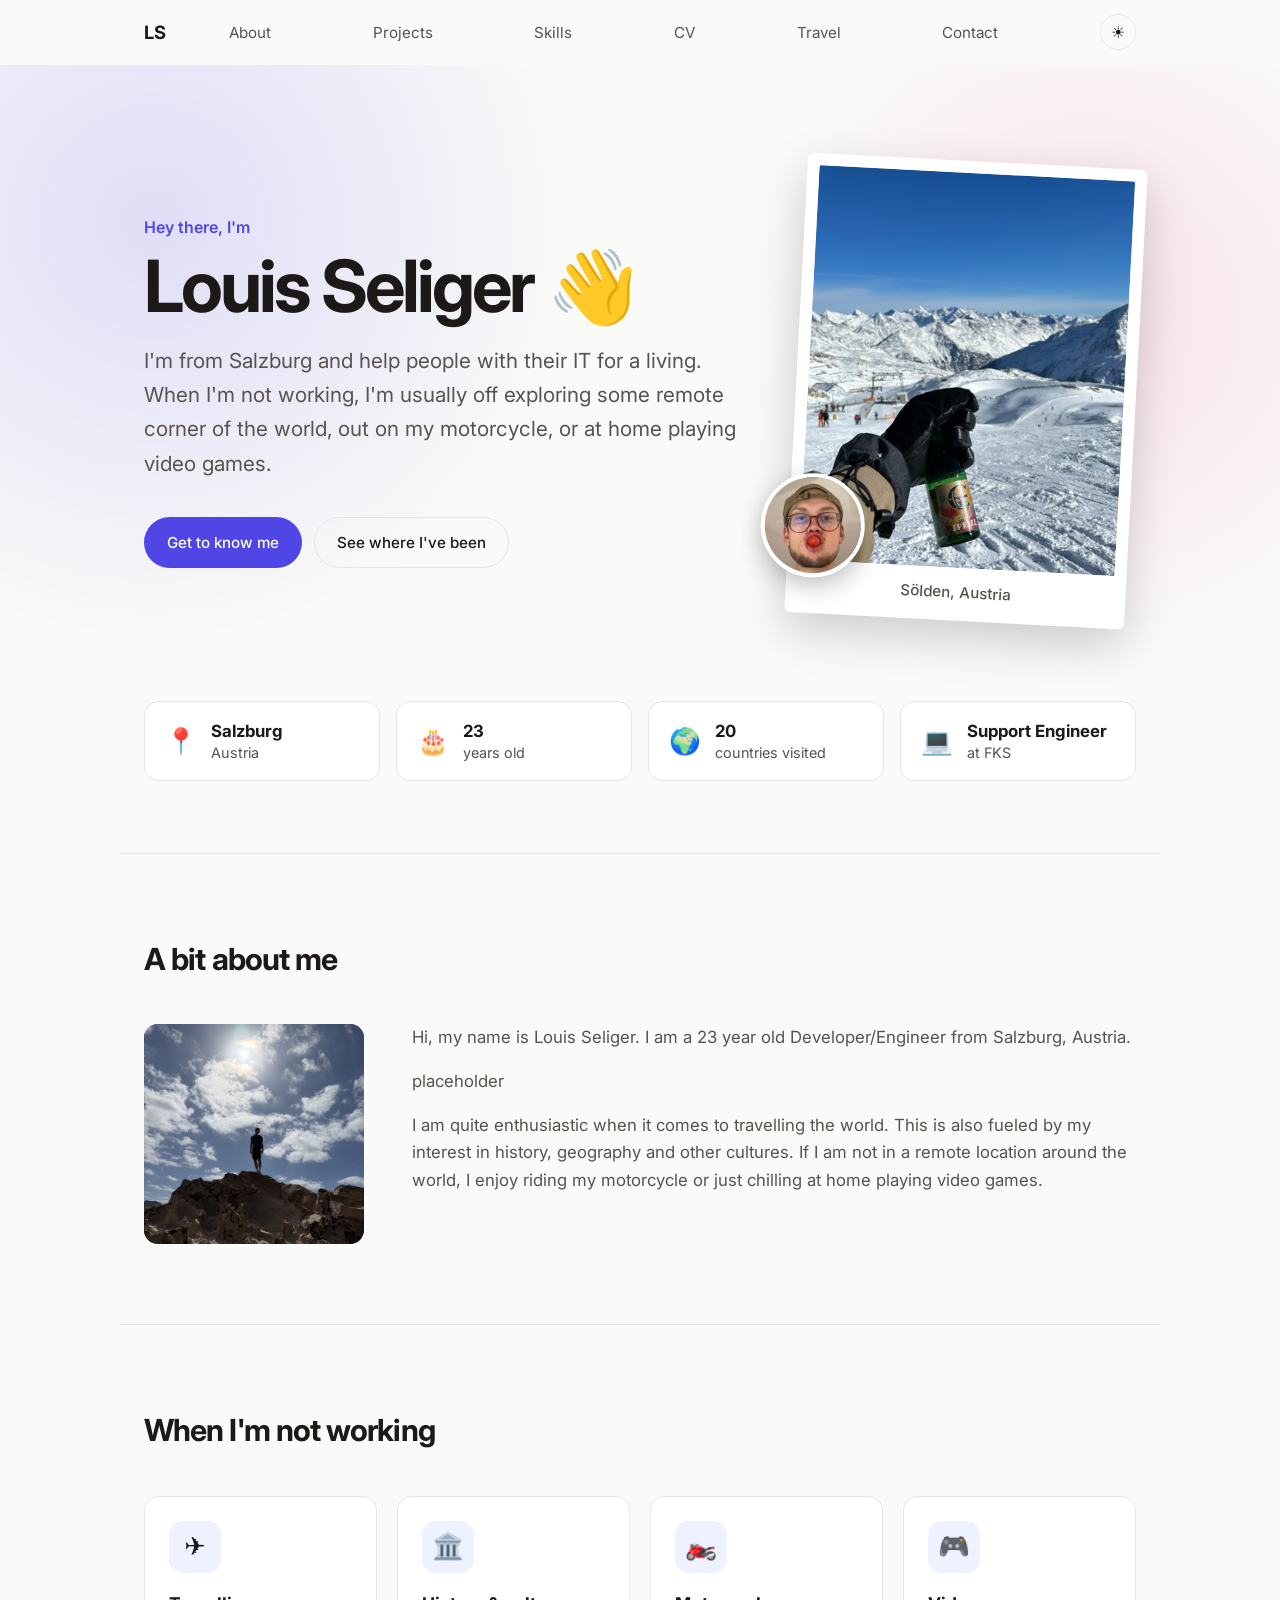
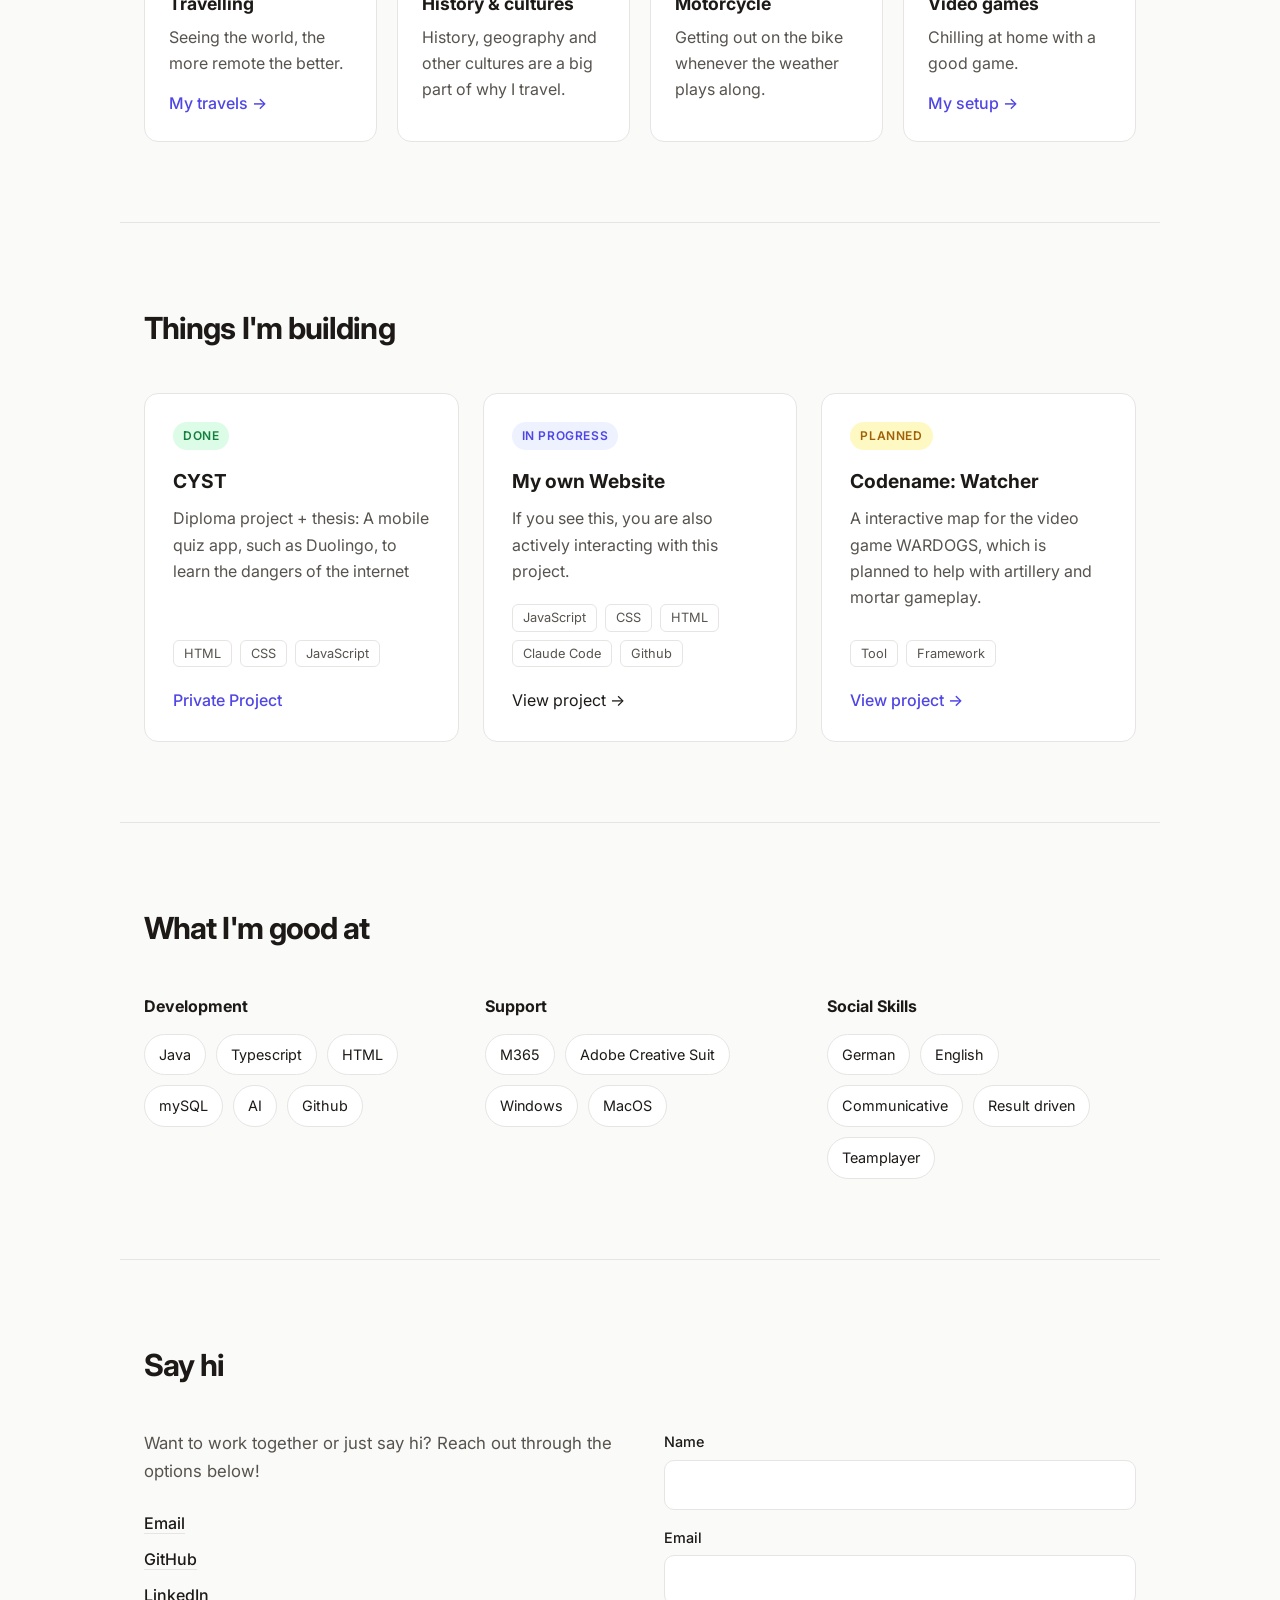
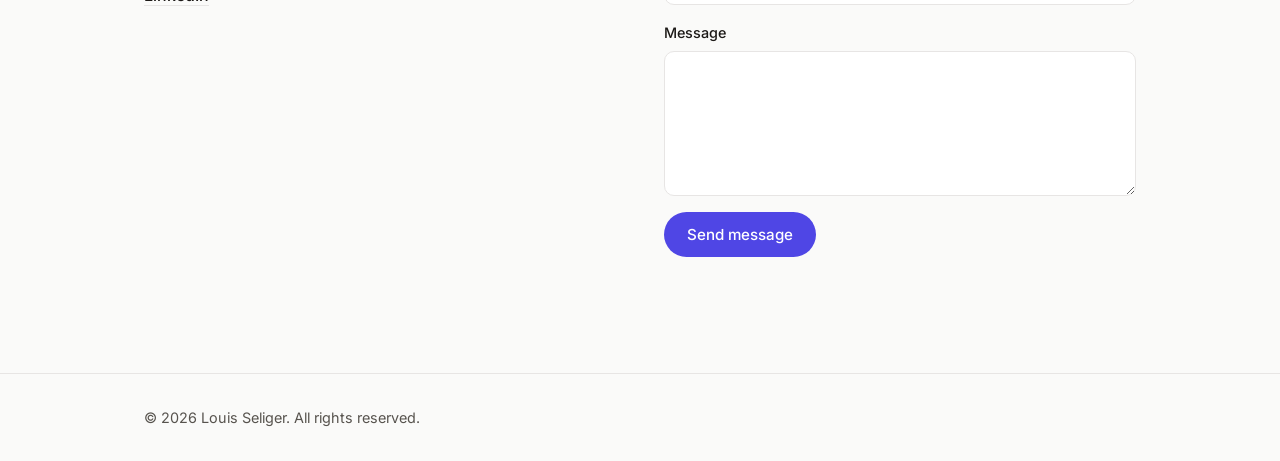
==== commit f9674105: "Commit #17 adding a map" ====
--- a/index.html
+++ b/index.html
@@ -68,7 +68,7 @@
       <ul class="facts-list">
         <li><span class="fact-emoji" aria-hidden="true">📍</span><span><strong>Salzburg</strong> Austria</span></li>
         <li><span class="fact-emoji" aria-hidden="true">🎂</span><span><strong>23</strong> years old</span></li>
-        <li><span class="fact-emoji" aria-hidden="true">🌍</span><span><strong id="country-count">12</strong> countries visited</span></li>
+        <li><span class="fact-emoji" aria-hidden="true">🌍</span><span><strong id="country-count">18</strong> countries visited</span></li>
         <li><span class="fact-emoji" aria-hidden="true">💻</span><span><strong>Support Engineer</strong> at FKS</span></li>
       </ul>
     </section>
--- a/styles.css
+++ b/styles.css
@@ -11,6 +11,9 @@
   --done-soft: #dcfce7;
   --planned: #a16207;
   --planned-soft: #fef9c3;
+  --map-outline: #57534e; /* white would vanish on the light background */
+  --map-visited: #22c55e;
+  --map-planned: #eab308;
   --radius: 14px;
   --shadow: 0 1px 2px rgba(0, 0, 0, 0.04), 0 8px 24px rgba(0, 0, 0, 0.06);
   --max-width: 1040px;
@@ -28,6 +31,7 @@
   --done-soft: #052e16;
   --planned: #facc15;
   --planned-soft: #422006;
+  --map-outline: #ffffff;
   --shadow: 0 1px 2px rgba(0, 0, 0, 0.3), 0 8px 24px rgba(0, 0, 0, 0.3);
 }
 
@@ -446,6 +450,100 @@
   }
 }
 
+/* Travel: world map. Only the country outlines, no sea or land colour;
+   countries I've been to are green, planned ones yellow */
+.world-map {
+  position: relative;
+}
+
+.world-map svg {
+  display: block;
+  width: 100%;
+  height: auto;
+}
+
+.world-map path {
+  fill: transparent; /* not "none", so empty countries still show their name on hover */
+  stroke: var(--map-outline);
+  stroke-width: 0.6px;
+  stroke-linejoin: round;
+  vector-effect: non-scaling-stroke; /* same line width on every screen size */
+  transition: fill 0.15s;
+}
+
+.world-map path.is-visited {
+  fill: var(--map-visited);
+}
+
+.world-map path.is-planned {
+  fill: var(--map-planned);
+}
+
+.world-map path:hover {
+  fill: color-mix(in srgb, var(--map-outline) 30%, transparent);
+}
+
+.world-map path.is-visited:hover {
+  fill: color-mix(in srgb, var(--map-visited) 70%, #ffffff);
+}
+
+.world-map path.is-planned:hover {
+  fill: color-mix(in srgb, var(--map-planned) 70%, #ffffff);
+}
+
+/* The country name above the pointer */
+.world-map-label {
+  position: absolute;
+  transform: translate(-50%, calc(-100% - 12px));
+  margin: 0;
+  padding: 6px 10px;
+  border: 1px solid var(--border);
+  border-radius: 8px;
+  background: var(--surface);
+  box-shadow: var(--shadow);
+  font-size: 0.85rem;
+  font-weight: 600;
+  white-space: nowrap;
+  pointer-events: none;
+}
+
+.world-map-label span {
+  margin-left: 8px;
+  color: var(--muted);
+  font-weight: 400;
+}
+
+.world-map-legend {
+  display: flex;
+  flex-wrap: wrap;
+  gap: 8px 24px;
+  margin-top: 24px;
+  font-size: 0.9rem;
+  color: var(--muted);
+}
+
+.world-map-legend li {
+  display: flex;
+  align-items: center;
+  gap: 8px;
+}
+
+.world-map-legend li::before {
+  content: "";
+  width: 14px;
+  height: 14px;
+  border: 1px solid var(--map-outline);
+  border-radius: 4px;
+}
+
+.world-map-legend .is-visited::before {
+  background: var(--map-visited);
+}
+
+.world-map-legend .is-planned::before {
+  background: var(--map-planned);
+}
+
 /* ========== Buttons ========== */
 .btn {
   display: inline-block;
@@ -692,7 +790,8 @@
   margin: 0 4px 4px auto;
 }
 
-.holiday[open] .chevron {
+.holiday[open] .chevron,
+.game[open] .chevron {
   transform: rotate(-135deg);
   margin-bottom: -4px;
 }
@@ -1235,21 +1334,27 @@
 
 /* Gaming */
 .pc-panel {
+  position: relative;
   width: 100%;
   padding: 24px;
+  overflow: hidden; /* clips the setup drawing while it zooms into the PC */
   background: var(--surface);
   border: 1px solid var(--border);
   border-radius: var(--radius);
 }
 
-.pc-diagram {
+.diagram-stage {
+  position: relative;
+}
+
+.diagram {
   display: block;
   width: 100%;
   height: auto;
   color: var(--text);
 }
 
-.pc-diagram .pc {
+.diagram .drawing {
   fill: none;
   stroke: currentColor;
   stroke-width: 2.2;
@@ -1257,19 +1362,27 @@
   stroke-linejoin: round;
 }
 
-.pc-diagram .pc .thin { stroke-width: 1.4; }
-.pc-diagram .pc .hair { stroke-width: 0.9; }
-
-.pc-diagram .part {
+.diagram .drawing .thin { stroke-width: 1.4; }
+.diagram .drawing .hair { stroke-width: 0.9; }
+.diagram .drawing .solid { fill: var(--surface); } /* hides the lines behind it */
+
+.diagram .part,
+.diagram .scenery {
   transition: opacity 0.2s, stroke 0.2s, filter 0.2s;
 }
 
-.pc-diagram .callout {
+/* A part reacts to the mouse anywhere inside its outline, not only on its
+   thin lines. The cooler's tubes are open curves whose inside would reach
+   over the RAM, so they only react on the line itself. */
+.diagram .part { pointer-events: visible; }
+.diagram .tube { pointer-events: stroke; }
+
+.diagram .callout {
   cursor: pointer;
   transition: opacity 0.2s;
 }
 
-.pc-diagram .leader {
+.diagram .leader {
   fill: none;
   stroke: currentColor;
   stroke-width: 1.2;
@@ -1277,41 +1390,113 @@
   transition: stroke 0.2s, opacity 0.2s;
 }
 
-.pc-diagram .dot { fill: currentColor; }
-
-.pc-diagram .lab {
+.diagram .dot { fill: currentColor; }
+
+.diagram .lab {
   fill: currentColor;
   font-size: 20px;
   font-weight: 600;
 }
 
-.pc-diagram .sub {
+.diagram .sub {
   fill: var(--muted);
   font-size: 15px;
 }
 
-.pc-diagram.focus .part { opacity: 0.2; }
-
-.pc-diagram.focus .part.on {
+.diagram .cta { fill: var(--accent); }
+
+.diagram.focus .part,
+.diagram.focus .scenery { opacity: 0.2; }
+
+.diagram.focus .part.on {
   opacity: 1;
   stroke: var(--accent);
   filter: drop-shadow(0 0 6px var(--accent));
 }
 
 /* The CPU is hidden under the cooler until its label is hovered */
-.pc-diagram #cpu {
+.diagram #cpu {
   opacity: 0;
   pointer-events: none;
 }
 
-.pc-diagram.show-cpu #cpu { opacity: 1; }
-.pc-diagram.show-cpu #cpu-cooler { opacity: 0; }
-
-.pc-diagram.focus .callout { opacity: 0.35; }
-.pc-diagram.focus .callout.on { opacity: 1; }
-.pc-diagram .callout.on .leader { stroke: var(--accent); opacity: 1; stroke-width: 1.8; }
-.pc-diagram .callout.on .dot,
-.pc-diagram .callout.on .lab { fill: var(--accent); }
+.diagram.show-cpu #cpu { opacity: 1; }
+.diagram.show-cpu #cpu-cooler { opacity: 0; }
+
+.diagram.focus .callout { opacity: 0.35; }
+.diagram.focus .callout.on { opacity: 1; }
+.diagram .callout.on .leader { stroke: var(--accent); opacity: 1; stroke-width: 1.8; }
+.diagram .callout.on .dot,
+.diagram .callout.on .lab { fill: var(--accent); }
+
+/* The setup drawing lies on top of the PC drawing. Clicking the PC slides the
+   rest of the setup away and zooms in until the PC fills the panel, then the
+   PC drawing fades in over it. Going back plays it in reverse. */
+.setup-diagram {
+  position: absolute;
+  inset: 0;
+  height: 100%;
+  overflow: visible; /* lets the microphone arm run up to the edge of the panel */
+  transform-origin: 0 0;
+  transition: transform 0.9s cubic-bezier(0.65, 0, 0.35, 1) 0.2s;
+}
+
+.setup-diagram #pc { cursor: pointer; }
+.setup-diagram #pc:focus { outline: none; }
+.setup-diagram #pc:focus-visible { stroke: var(--accent); }
+
+.setup-diagram .slide-away {
+  transition: transform 0.8s cubic-bezier(0.22, 1, 0.36, 1) 0.3s, opacity 0.5s 0.4s;
+}
+
+.pc-diagram {
+  opacity: 0;
+  visibility: hidden;
+  transition: opacity 0.25s, visibility 0s 0.25s;
+}
+
+.diagram-back {
+  position: absolute;
+  top: 16px;
+  left: 16px;
+  z-index: 1;
+  padding: 6px 14px;
+  font-size: 0.85rem;
+  background: var(--surface);
+  opacity: 0;
+  visibility: hidden;
+  transition: opacity 0.2s, visibility 0s 0.2s, transform 0.2s, border-color 0.2s;
+}
+
+.zoomed .setup-diagram {
+  transform: translate(var(--zoom-x), var(--zoom-y)) scale(var(--zoom-scale));
+  visibility: hidden;
+  pointer-events: none;
+  transition: transform 0.9s cubic-bezier(0.65, 0, 0.35, 1), visibility 0s 0.9s;
+}
+
+.zoomed .setup-diagram .slide-away {
+  transform: translateX(-320px);
+  opacity: 0;
+  transition: transform 0.8s cubic-bezier(0.55, 0, 1, 0.45), opacity 0.6s ease-in;
+}
+
+.zoomed .setup-diagram #pc {
+  opacity: 0;
+  transition: opacity 0.3s 0.7s;
+}
+
+.zoomed .pc-diagram {
+  opacity: 1;
+  visibility: visible;
+  transition: opacity 0.35s 0.7s;
+}
+
+.zoomed .diagram-back {
+  opacity: 1;
+  visibility: visible;
+  transition: opacity 0.3s 0.8s, transform 0.2s, border-color 0.2s;
+}
 
 .pc-hint {
   width: 100%;
@@ -1362,42 +1547,217 @@
   font-weight: 600;
 }
 
+/* Tabs: they double as the page's headings */
+.gaming-page .page-intro {
+  padding-bottom: 40px;
+}
+
+.tabs {
+  display: flex;
+  gap: 32px;
+  border-bottom: 1px solid var(--border);
+}
+
+.tab {
+  position: relative;
+  padding: 0 0 14px;
+  background: none;
+  border: none;
+  color: var(--muted);
+  font: inherit;
+  font-size: clamp(1.35rem, 4vw, 1.9rem);
+  font-weight: 700;
+  letter-spacing: -0.03em;
+  cursor: pointer;
+  transition: color 0.2s;
+}
+
+.tab:hover,
+.tab[aria-selected="true"] {
+  color: var(--text);
+}
+
+/* The accent line under the open tab */
+.tab::after {
+  content: "";
+  position: absolute;
+  left: 0;
+  right: 0;
+  bottom: -1px;
+  height: 3px;
+  border-radius: 3px;
+  background: var(--accent);
+  transform: scaleX(0);
+  transition: transform 0.25s;
+}
+
+.tab[aria-selected="true"]::after {
+  transform: scaleX(1);
+}
+
+.tab:focus-visible {
+  outline: 2px solid var(--accent);
+  outline-offset: 4px;
+  border-radius: 4px;
+}
+
+.tab-panel {
+  padding-bottom: 80px;
+  animation: fade-up 0.35s ease;
+}
+
+@keyframes fade-up {
+  from {
+    opacity: 0;
+    transform: translateY(8px);
+  }
+}
+
+/* Favourite games: a card per game that opens to show more */
 .games {
+  display: flex;
+  flex-direction: column;
+  gap: 12px;
+}
+
+.game {
+  background: var(--surface);
+  border: 1px solid var(--border);
+  border-radius: var(--radius);
+  transition: box-shadow 0.25s;
+}
+
+.game[open] {
+  box-shadow: var(--shadow);
+}
+
+.game summary {
+  display: flex;
+  align-items: center;
+  gap: 16px;
+  padding: 18px 24px;
+  cursor: pointer;
+  list-style: none;
+}
+
+.game summary::-webkit-details-marker {
+  display: none;
+}
+
+.game summary:hover .game-title {
+  color: var(--accent);
+}
+
+.game-badge {
+  display: grid;
+  place-items: center;
+  flex-shrink: 0;
+  width: 48px;
+  height: 48px;
+  border-radius: 10px;
+  object-fit: cover;
+  background: linear-gradient(135deg, color-mix(in srgb, var(--accent) 35%, transparent), var(--accent-soft));
+  color: var(--accent);
+  font-size: 1.3rem;
+  font-weight: 700;
+}
+
+/* A cover keeps its tall shape, so the whole picture shows */
+img.game-badge {
+  width: 40px;
+  height: 60px;
+  border-radius: 6px;
+}
+
+.game-heading {
+  display: flex;
+  flex-direction: column;
+  min-width: 0;
+}
+
+.game-title {
+  font-size: 1.15rem;
+  font-weight: 600;
+  transition: color 0.2s;
+}
+
+.game-note {
+  color: var(--muted);
+  font-size: 0.95rem;
+}
+
+.game-body {
+  display: grid;
+  gap: 24px;
+  margin: 0 24px;
+  padding: 20px 0 24px;
+  border-top: 1px solid var(--border);
+  animation: fade-up 0.25s ease;
+}
+
+.game-body:has(.game-cover) {
+  grid-template-columns: 240px minmax(0, 1fr);
+}
+
+.game-cover {
   width: 100%;
+  aspect-ratio: 2 / 3; /* Steam's portrait covers */
+  object-fit: cover;
+  border-radius: 10px;
+}
+
+.game-facts {
   display: grid;
-  grid-template-columns: repeat(auto-fill, minmax(220px, 1fr));
-  gap: 20px;
-}
-
-.game {
-  padding: 24px;
-  border-radius: var(--radius);
+  grid-template-columns: repeat(auto-fill, minmax(150px, 1fr));
+  gap: 12px;
+  margin: 0 0 18px;
+}
+
+.game-facts div {
+  padding: 12px 14px;
   border: 1px solid var(--border);
-  background:
-    linear-gradient(135deg, color-mix(in srgb, var(--accent) 14%, transparent), transparent 60%),
-    var(--surface);
-  transition: transform 0.25s, box-shadow 0.25s;
-}
-
-.game:hover {
-  transform: translateY(-4px);
-  box-shadow: var(--shadow);
-}
-
-.game h3 {
-  margin: 0 0 6px;
-  font-size: 1.15rem;
-}
-
-.game p {
+  border-radius: 10px;
+}
+
+.game-facts dt {
+  font-size: 0.85rem;
+  color: var(--muted);
+}
+
+.game-facts dd {
   margin: 0;
-  color: var(--muted);
-}
-
-/* Labels in the drawing get too small on phones; the spec list covers it */
+  font-weight: 600;
+}
+
+.game-about {
+  margin: 0 0 14px;
+}
+
+.game-about:last-child {
+  margin-bottom: 0;
+}
+
+.game-link {
+  color: var(--accent);
+  font-weight: 500;
+}
+
+.game-link:hover {
+  text-decoration: underline;
+}
+
+/* Labels in the drawings get too small on phones; the spec lists cover them */
 @media (max-width: 760px) {
   .pc-panel { padding: 12px; }
-  .pc-diagram .callout { display: none; }
+  .diagram .callout { display: none; }
+  .diagram-back { top: 8px; left: 8px; padding: 4px 10px; font-size: 0.75rem; }
+  .tabs { gap: 20px; }
+  .tab-panel { padding-bottom: 56px; }
+  .game summary { padding: 14px 16px; gap: 12px; }
+  .game-body { margin: 0 16px; padding-bottom: 16px; }
+  .game-facts { grid-template-columns: repeat(2, minmax(0, 1fr)); gap: 8px; }
+  .game-body:has(.game-cover) { grid-template-columns: minmax(0, 1fr); }
+  .game-cover { max-width: 220px; }
 }
 
 /* Contact */
@@ -1500,6 +1860,13 @@
   html { scroll-behavior: auto; }
   .reveal { opacity: 1; transform: none; transition: none; }
   .wave { animation: none; }
+  .setup-diagram,
+  .setup-diagram .slide-away,
+  .setup-diagram #pc,
+  .pc-diagram,
+  .diagram-back { transition: none !important; }
+  .tab-panel,
+  .game-body { animation: none; }
 }
 
 /* ========== Responsive ========== */
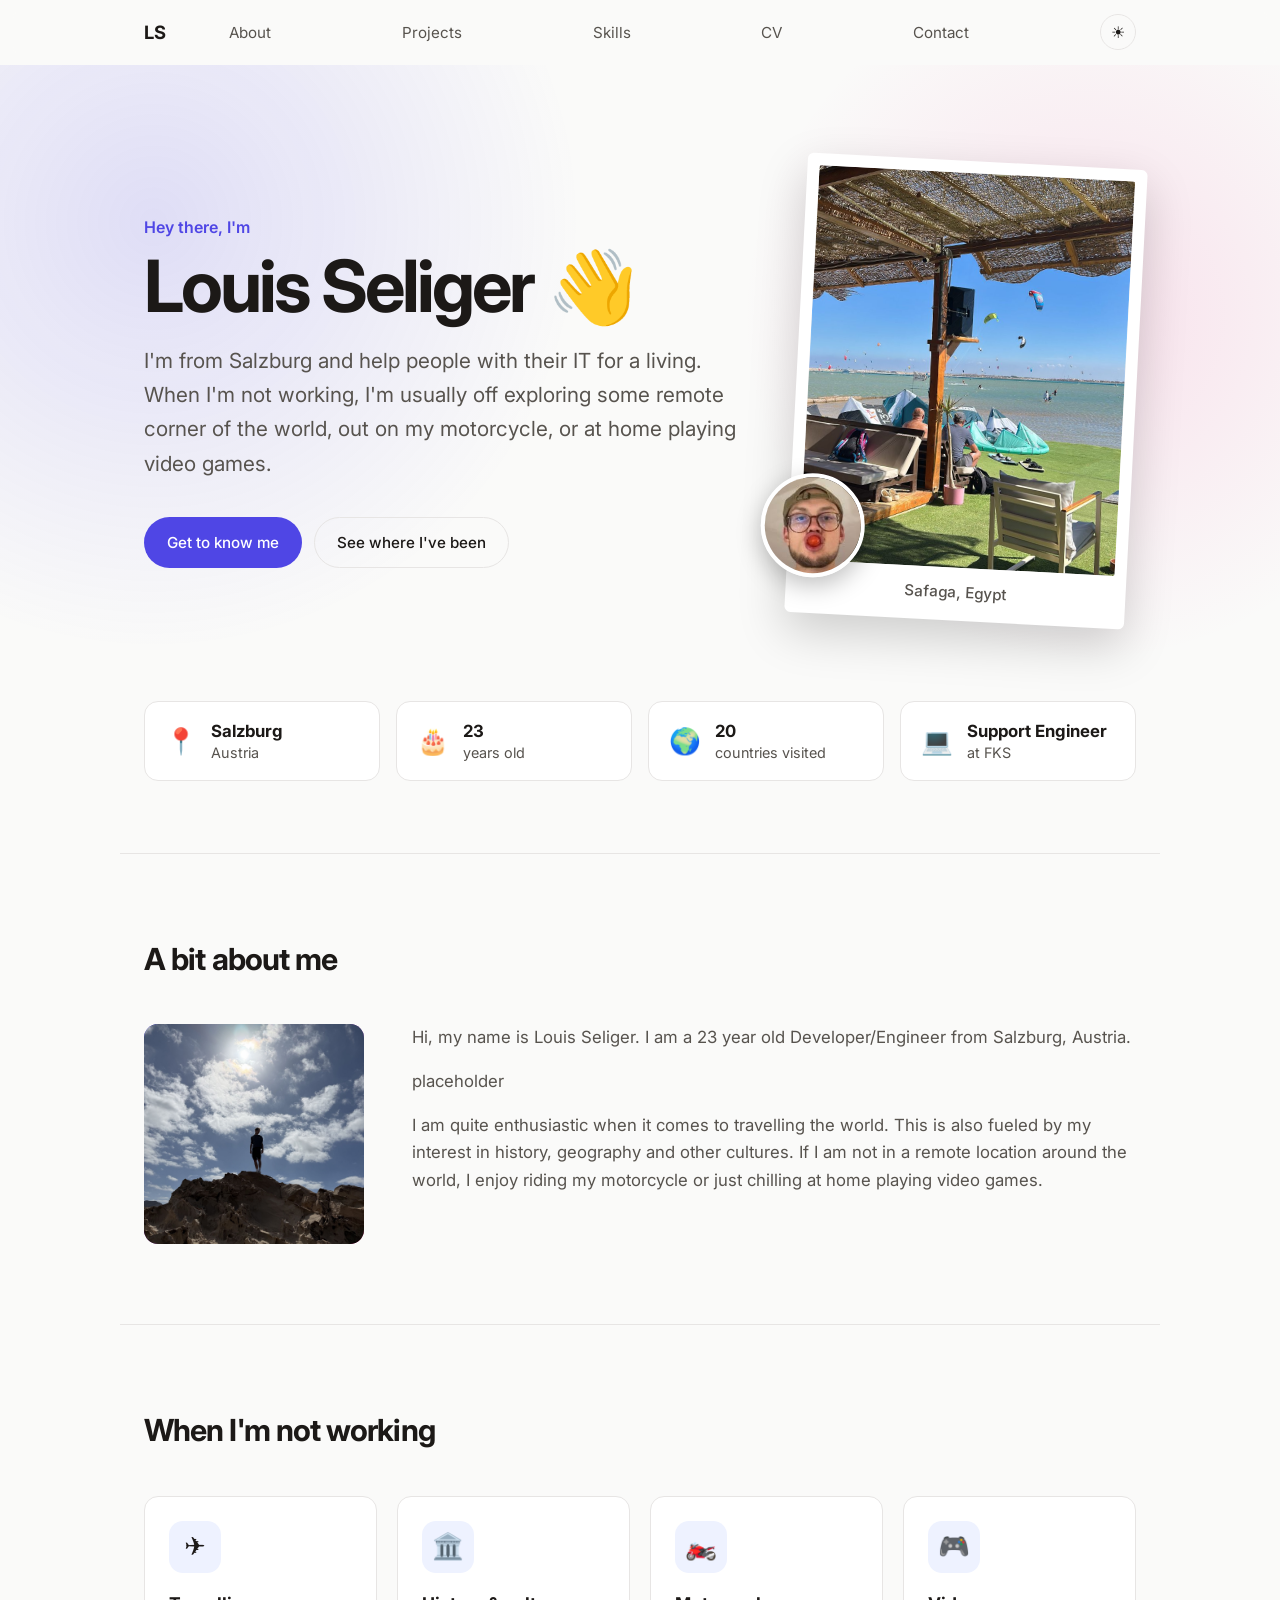
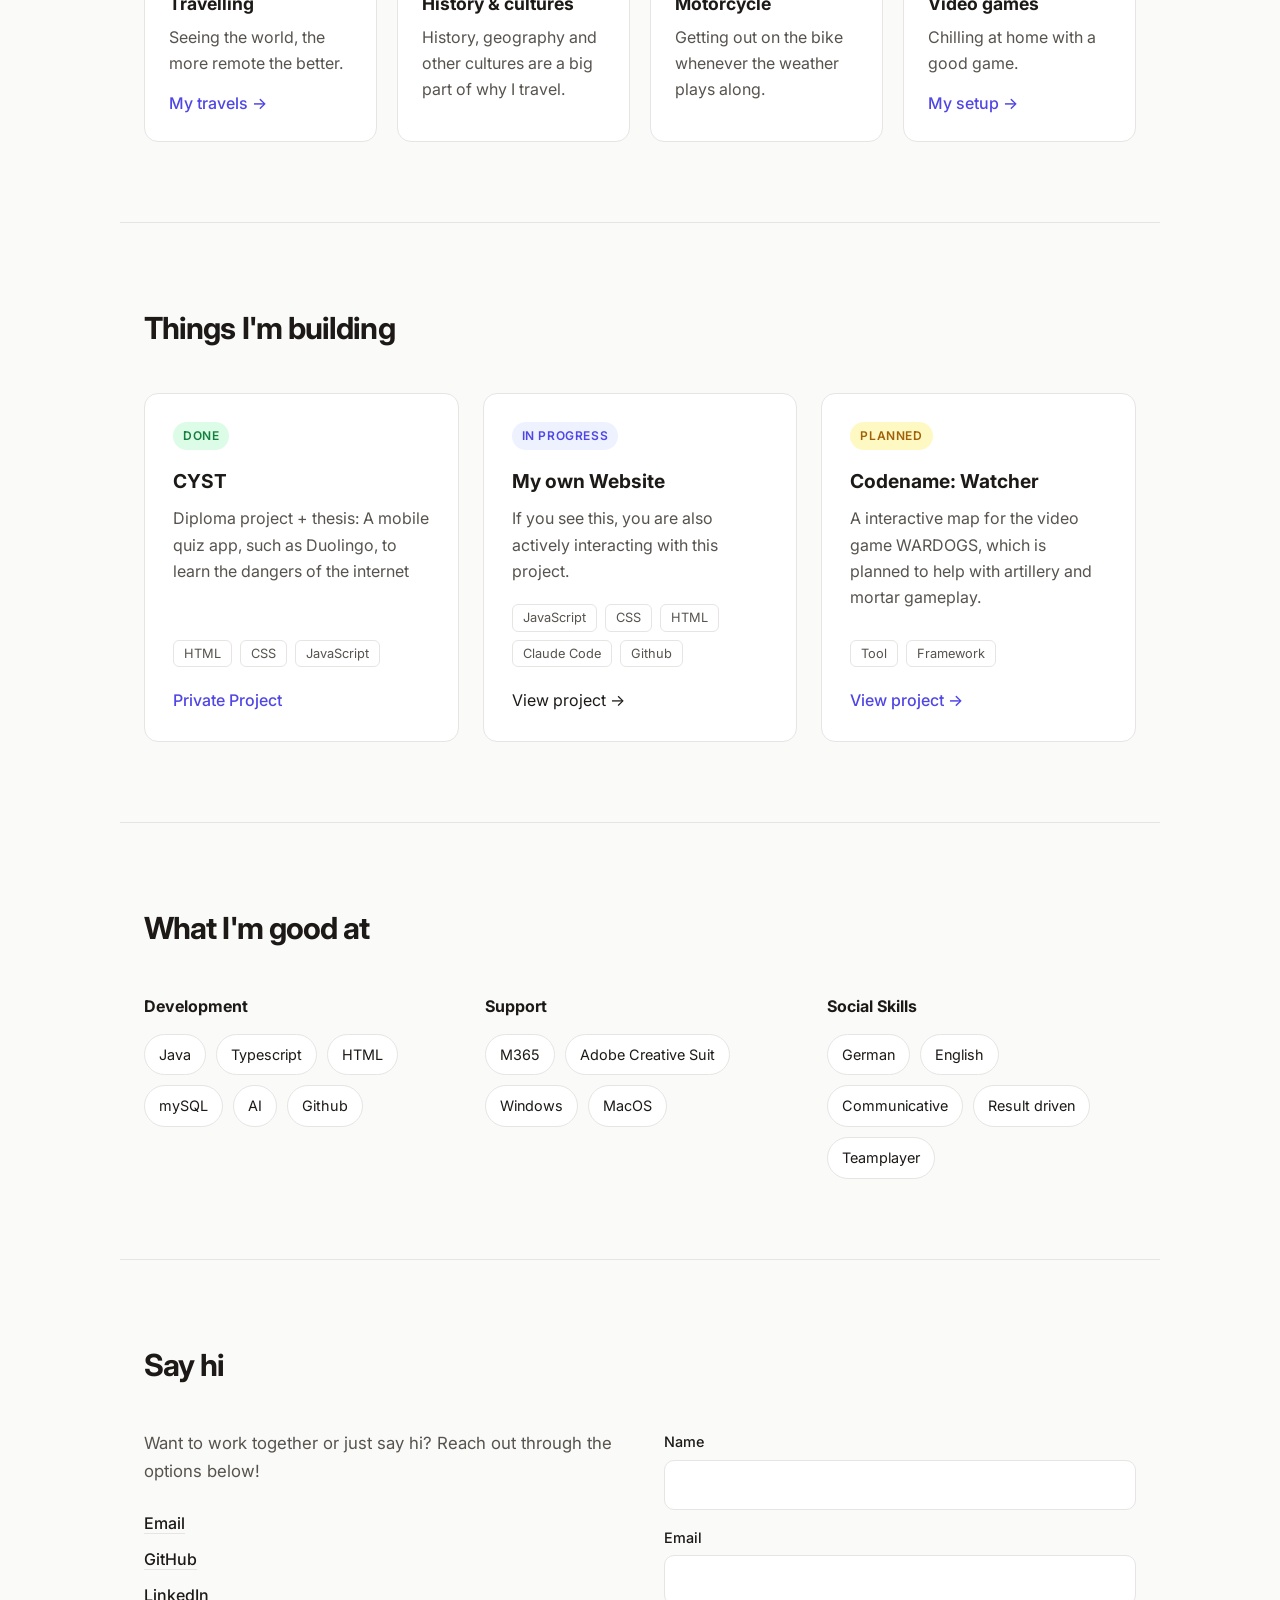
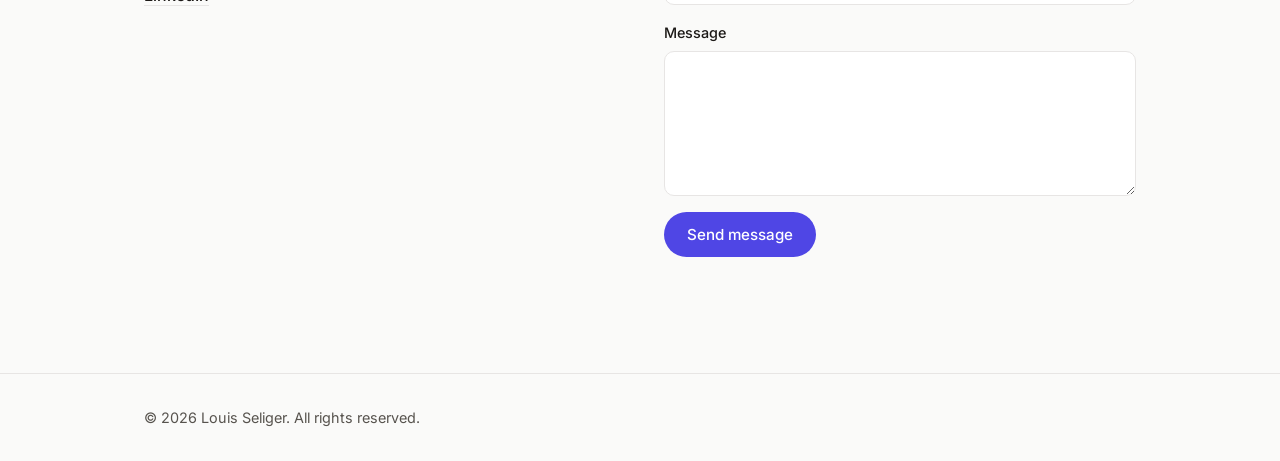
==== commit 0d5a03eb: "Commit #18 Removed travel button out of top bar" ====
--- a/index.html
+++ b/index.html
@@ -22,7 +22,6 @@
         <li><a href="#projects">Projects</a></li>
         <li><a href="#skills">Skills</a></li>
         <li><a href="cv.html">CV</a></li>
-        <li><a href="travel.html">Travel</a></li>
         <li><a href="#contact">Contact</a></li>
         <li>
           <button class="theme-toggle" aria-label="Toggle dark mode">
